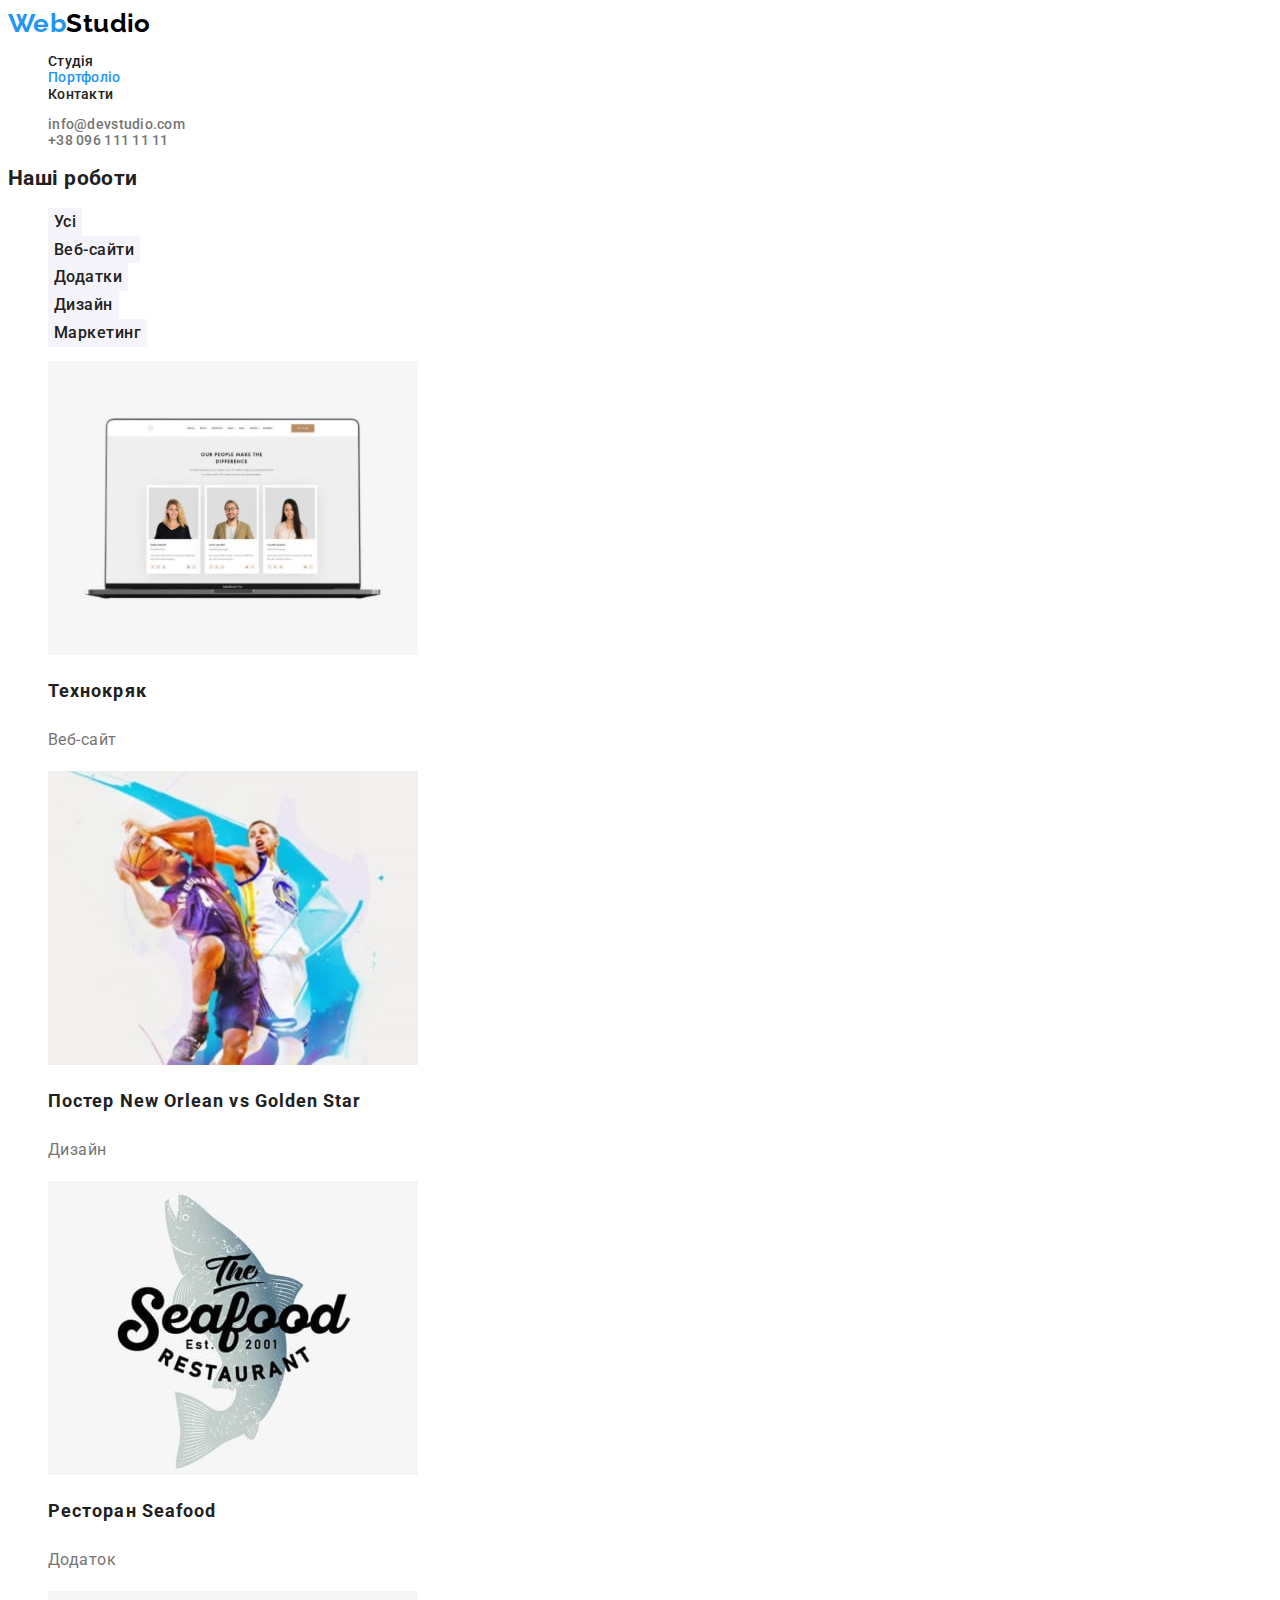
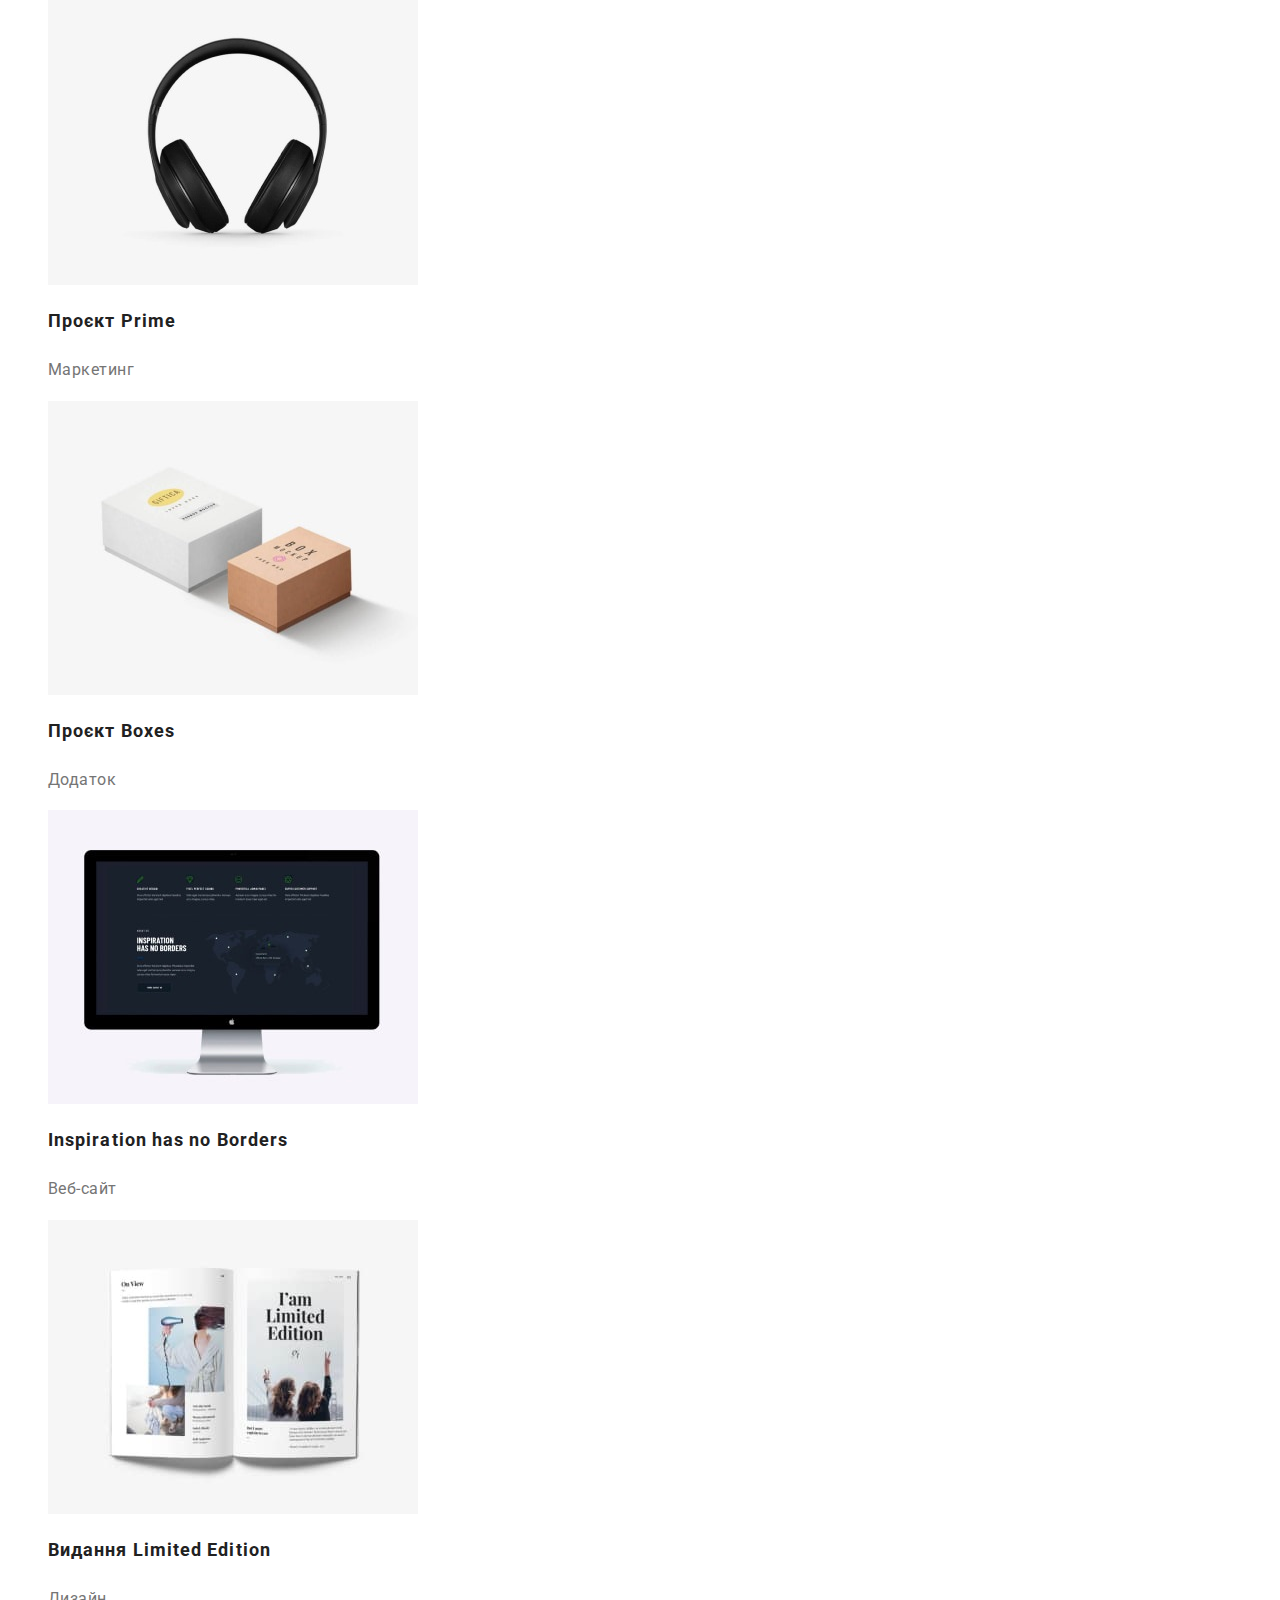
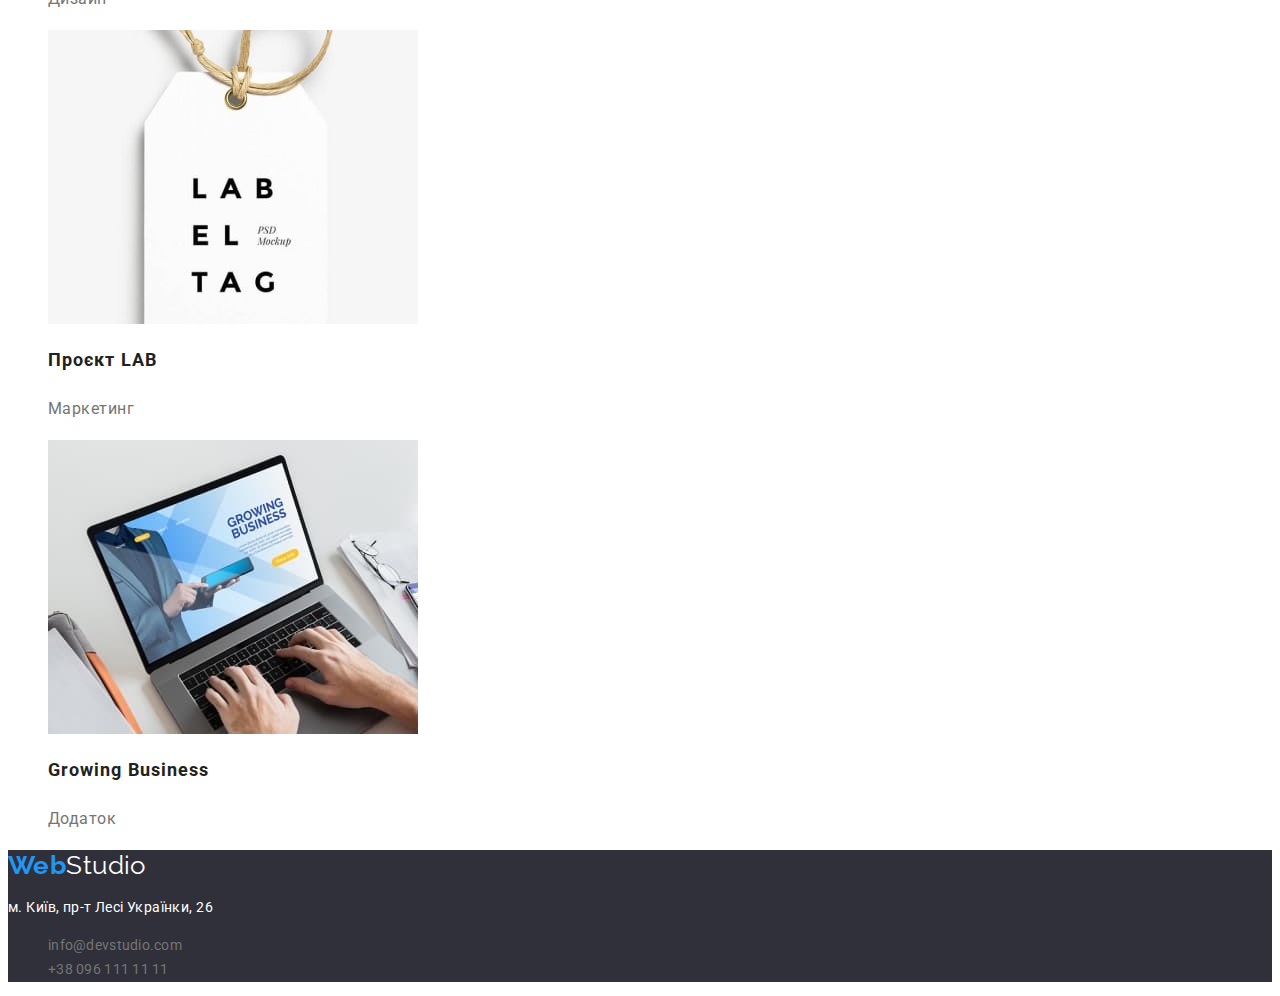
==== portfolio.html @ 45f8bb99 "2done" ====
<!DOCTYPE html>
<html lang="uk">
  <head>
    <meta charset="UTF-8" />
    <meta http-equiv="X-UA-Compatible" content="IE=edge" />
    <meta name="viewport" content="width=device-width, initial-scale=1.0" />
    <title>Document</title>
    <link
      href="https://fonts.googleapis.com/css2?family=Raleway:wght@700&family=Roboto:wght@400;500;700;900&display=swap"
      rel="stylesheet"
    />
    <link rel="stylesheet" href="./css/style.css" />
  </head>
  <body>
    <header>
      <!--Main navigation-->
      <nav>
        <a class="notpodcherk" href="./index.html"><span class="logo">Web</span><span class="logo-accent">Studio</span></a>
        <!--Links to other pages of the curent site-->
        <ul class="list">
          <li><a class="link" href="./index.html">Студія</a></li>
          <li><a class="link current" href="">Портфоліо</a></li>
          <li><a class="link" href="">Контакти</a></li>
        </ul>
      </nav>
      <ul class="list-сontact">
        <li>
          <a class="link" href="mailto:info@devstudio.com"
            >info@devstudio.com</a
          >
        </li>
        <li><a class="link" href="tel:+380961111111">+38 096 111 11 11</a></li>
      </ul>
    </header>
    <!--unique content of curent page-->
    <main>
      <section class="main-section">
        <h2>Наші роботи</h2>
        <ul class="filter">
          <li><button class="button secondary" type="button">Усі</button></li>
          <li>
            <button class="button secondary" type="button">Веб-сайти</button>
          </li>
          <li>
            <button class="button secondary" type="button">Додатки</button>
          </li>
          <li>
            <button class="button secondary" type="button">Дизайн</button>
          </li>
          <li>
            <button class="button secondary" type="button">Маркетинг</button>
          </li>
        </ul>
        <ul class="gallery">
          <li>
            <a
              ><img
                src="./images/img(7).jpg"
                alt="три портрети людей"
                width="370"
              />
              <h2 class="gallery-title">Технокряк</h2>
              <p class="gallery-text">Веб-сайт</p></a
            >
          </li>
          <li>
            <a
              ><img
                src="./images/img(8).jpg"
                alt="два баскетболісти в грі"
                width="370"
              />
              <h2 class="gallery-title">Постер New Orlean vs Golden Star</h2>
              <p class="gallery-text">Дизайн</p></a
            >
          </li>
          <li>
            <a
              ><img
                src="./images/img(9).jpg"
                alt="напис Сіафуд англійською"
                width="370"
              />
              <h2 class="gallery-title">Ресторан Seafood</h2>
              <p class="gallery-text">Додаток</p></a
            >
          </li>
          <li>
            <a
              ><img src="./images/img(10).jpg" alt="навушники" width="370" />
              <h2 class="gallery-title">Проєкт Prime</h2>
              <p class="gallery-text">Маркетинг</p></a
            >
          </li>
          <li>
            <a
              ><img
                src="./images/img(11).jpg"
                alt="біла та корричнева коробочки"
                width="370"
              />
              <h2 class="gallery-title">Проєкт Boxes</h2>
              <p class="gallery-text">Додаток</p></a
            >
          </li>
          <li>
            <a
              ><img
                src="./images/img(12).jpg"
                alt="чорний монітор"
                width="370"
              />
              <h2 class="gallery-title">Inspiration has no Borders</h2>
              <p class="gallery-text">Веб-сайт</p></a
            >
          </li>
          <li>
            <a
              ><img
                src="./images/img(13).jpg"
                alt="розгорнутий журнал"
                width="370"
              />
              <h2 class="gallery-title">Видання Limited Edition</h2>
              <p class="gallery-text">Дизайн</p></a
            >
          </li>
          <li>
            <a
              ><img src="./images/img(14).jpg" alt="бірка" width="370" />
              <h2 class="gallery-title">Проєкт LAB</h2>
              <p class="gallery-text">Маркетинг</p></a
            >
          </li>
          <li>
            <a
              ><img
                src="./images/img(15).jpg"
                alt="ноутбук розкритий"
                width="370"
              />
              <h2 class="gallery-title">Growing Business</h2>
              <p class="gallery-text">Додаток</p></a
            >
          </li>
        </ul>
      </section>
    </main>
    <footer class="cellar">
      <a class="notpodcherk" href="./index.html"
        ><span class="logo">Web</span><span class="accent">Studio</span></a
      >
      <address class="communication">
        <p>м. Київ, пр-т Лесі Українки, 26</p>
        <ul class="list-сontact">
          <li>
            <a class="link cellar" href="mailto:info@devstudio.com"
              >info@devstudio.com</a
            >
          </li>
          <li>
            <a class="link cellar" href="tel:+380961111111">+38 096 111 11 11</a>
          </li>
        </ul>
      </address>
    </footer>
  </body>
</html>
---- css/style.css ----
:root {
    --primary-text-color: #212121;
    --light-bacground-color: #F5F5F5;
    --dark-bacground-color: #2F303A;
    --secondary-text-color: #FFFFFF;
    --minor-text-color: #757575;
    --primary-button-color: #F5F4FA;
    --color-accent:#2196F3;
    --color-logo-accent: #000000;
}
body{
    background-color: var(--secondary-text-color);
    color: var(--primary-text-color);
    font-family: Roboto, Tahoma, Verdana, sans-serif;
    font-size: 14px;
    letter-spacing: 0.03em;
}
.list,
.filter,
.gallery,
.list-сontact {
    list-style: none;
}
.list .link.current {
    color: var(--color-accent);
}
.list .link {
    color: var(--primary-text-color);
    font-weight: 500;
    font-size: 14px;
    line-height: 1.17;
    letter-spacing: 0.02em;
    text-decoration: none;
}
.list .link:hover,
.list .link:focus {
    color: var(--color-accent);
}
.list-сontact .link{
color: var(--minor-text-color);
font-size: 14px;
 line-height: 1.17;
letter-spacing: 0.02em;
font-weight: 500;
text-decoration: none;
}
.list-сontact .link:hover,
.list-сontact .link:focus { 
    color: var(--color-accent);
}
/* logo*/
.logo,
.logo-accent {
    font-family: Raleway, sans-serif;
    font-size: 26px;
    line-height: 1.19;
}
.notpodcherk {
    text-decoration: none;
}
.logo {
        color: var(--color-accent);
        font-weight: 700;
    }
.logo-accent{
    color: var(--color-logo-accent);
    font-weight: 700;
}
.slogan {
     background-color: var(--dark-bacground-color);   
     color: var(--minor-text-color);
 }
 .slogan-text {
    color: var(--secondary-text-color);
    font-weight: 900;
    font-size: 44px;
    line-height:1.36;
    letter-spacing: 0.06em;
    text-align: center;
    text-transform: uppercase;
 }
 .button.primary {
    background-color: var(--color-accent);
        color: var(--secondary-text-color);
        cursor: pointer;
        font-family: inherit;
        font-size: 16px;
        line-height:1.87;
        letter-spacing: 0.06em;
        text-align: center;
        font-weight: 700;
     }
 .button.secondary {
background-color: var(--primary-button-color);
color: var(--primary-text-color);
cursor: pointer;
border: none;
font-family: inherit;
font-size: 16px;
font-weight: 500;
letter-spacing: 0.03em;
line-height: 1.62;
text-align: center;
 }
  .button.secondary:hover,
 .button.secondary:focus {
    background-color: var(--color-accent);
    color:var(--secondary-text-color);
 }
 .central-block {
    background-color: var(--light-bacground-color);
 }
 .section .title {
    font-size: 36px;
    line-height:1.17;
     letter-spacing: 0.03em;
    text-align: center;
 }
 .section-text,
 .gallery-text {
    color: var(--minor-text-color);
 }
 .gallery-title {
    font-size: 18px;
    font-weight: 700;
    line-height:2.0;
     letter-spacing: 0.06em;
 }
 .gallery-text {
    font-size: 16px;
    font-weight: 400;
    line-height:1.87;
     letter-spacing: 0.03em;
 }
 .section .heading {
    font-size: 14px;
    font-weight: 700;
    line-height: 1.17;
     letter-spacing: 0.03em;
 }
 .heading.team {
    font-size: 16px;
    font-weight: 500;
    line-height: 1.17;
     letter-spacing: 0.03em;
 }
 .section-text {
    font-size: 14px;
    line-height: 1.71;
     letter-spacing: 0.03em;
 }
 .section-text.team {
    font-size: 16px;
    line-height: 1.17;
 }
  .cellar {
    background-color: var(--dark-bacground-color);
    color: var(--secondary-text-color);
    font-size: 14px;
    line-height: 1.71;
     letter-spacing: 0.03em;
     font-weight: 400;
}
.cellar .link {
        color: rgba(117, 117, 117, 1);;
    text-align: left;
    font-weight: 400;
}
.cellar .accent{
    color: #FFFFFF;
    font-family: Raleway, sans-serif;
    font-size: 26px;
    line-height: 1.19;
}
.communication {
    font-style: normal;
}
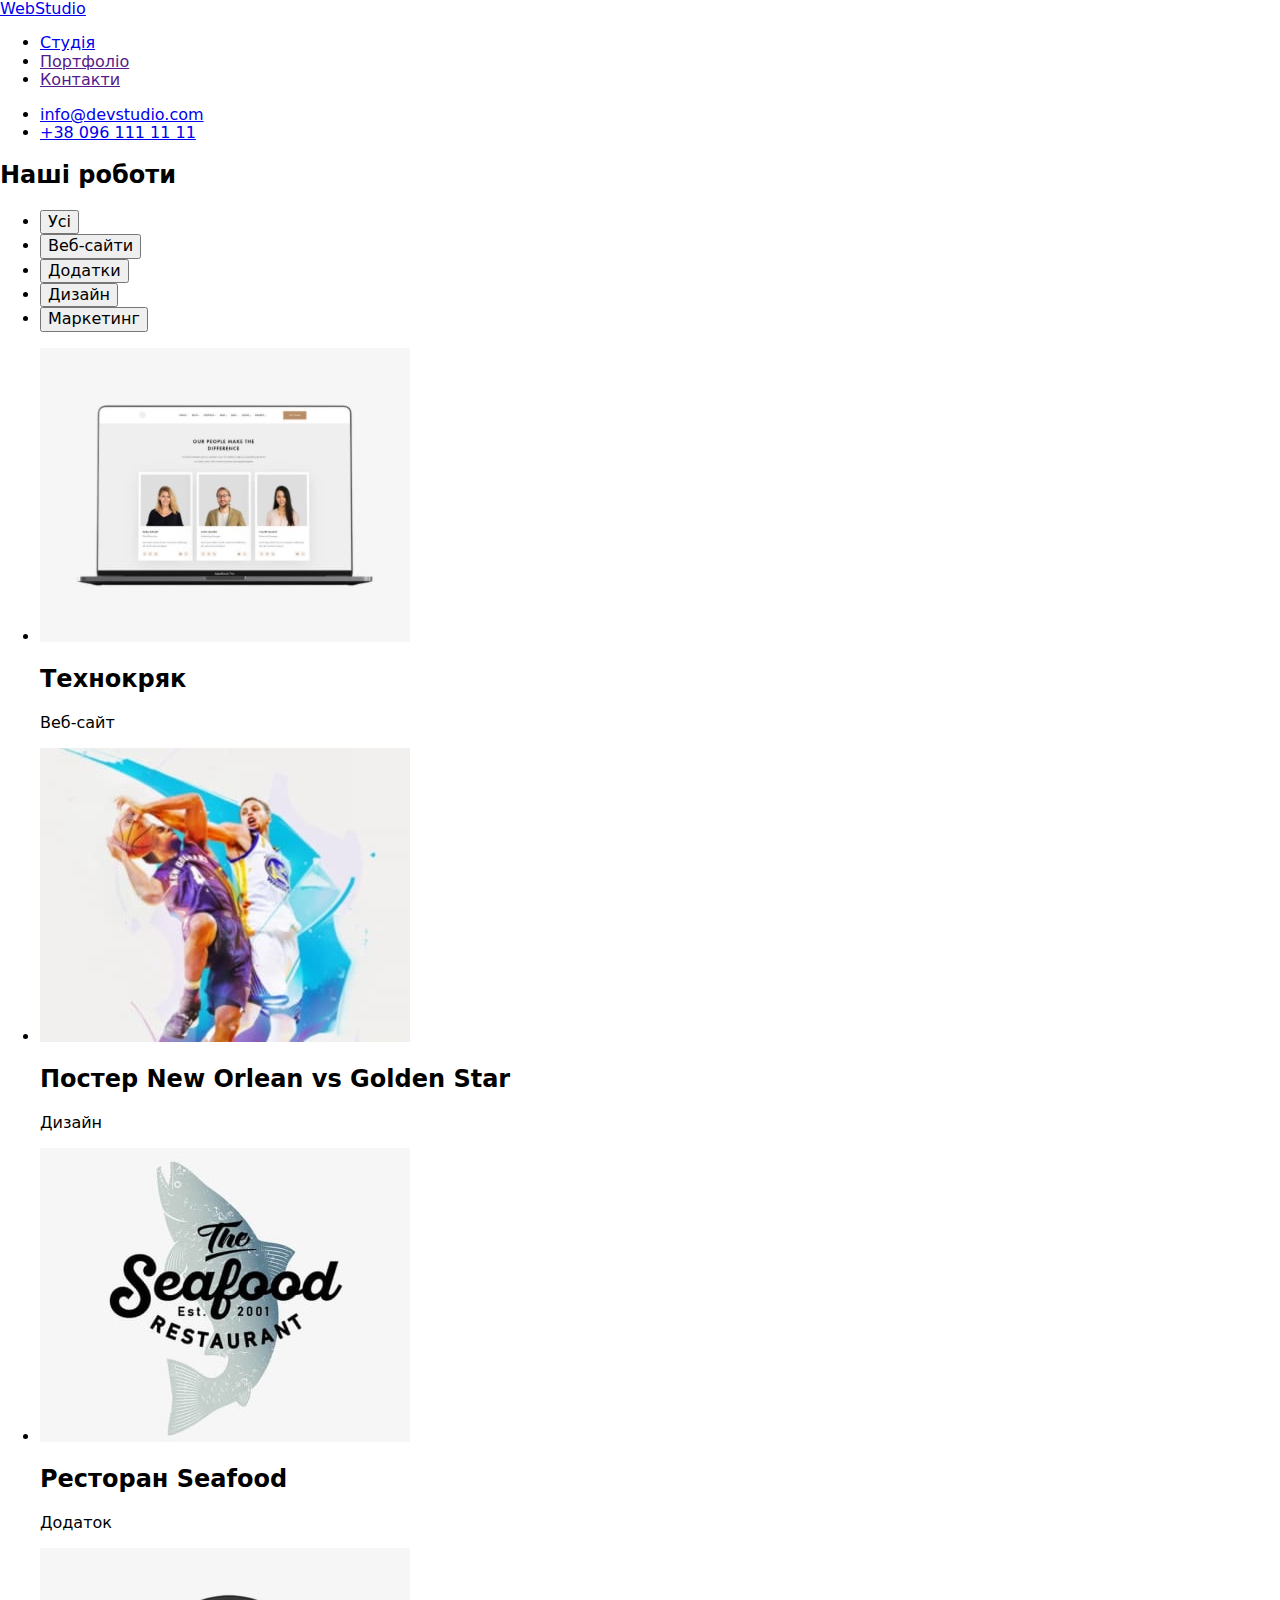
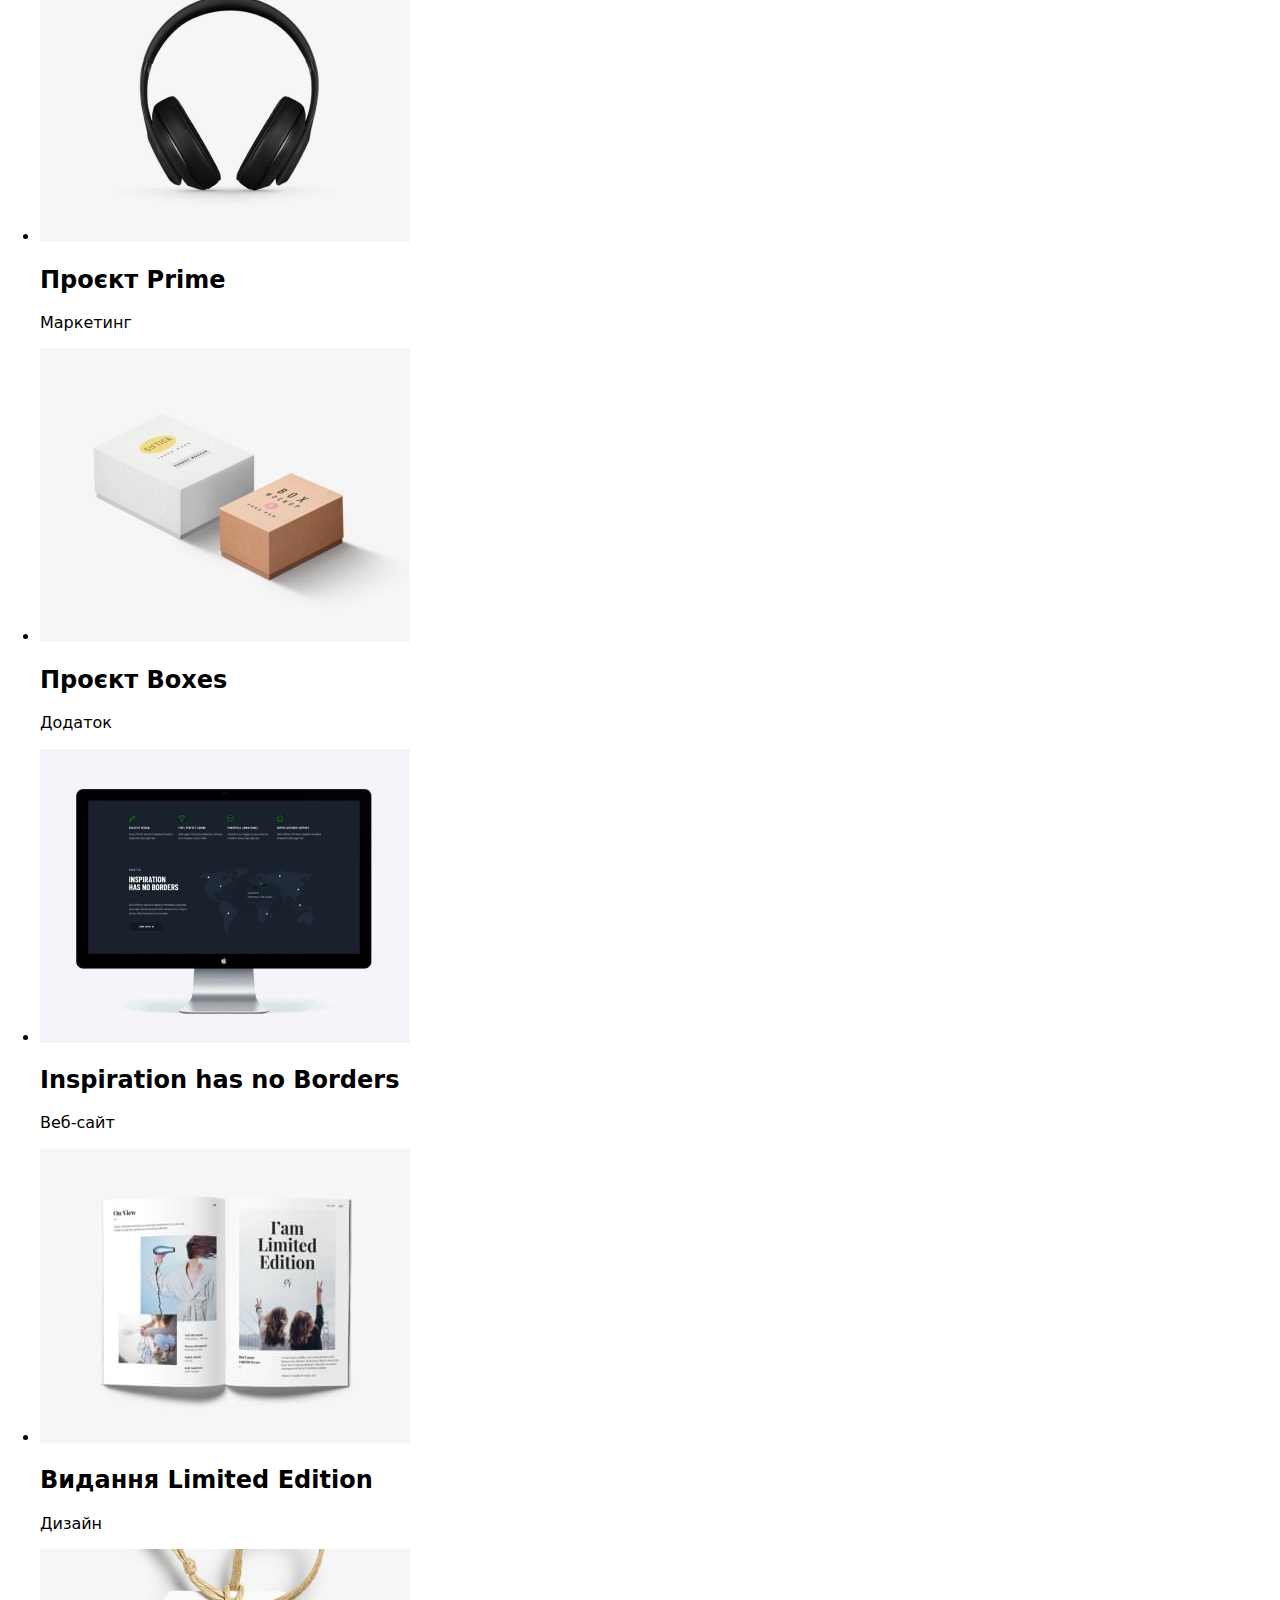
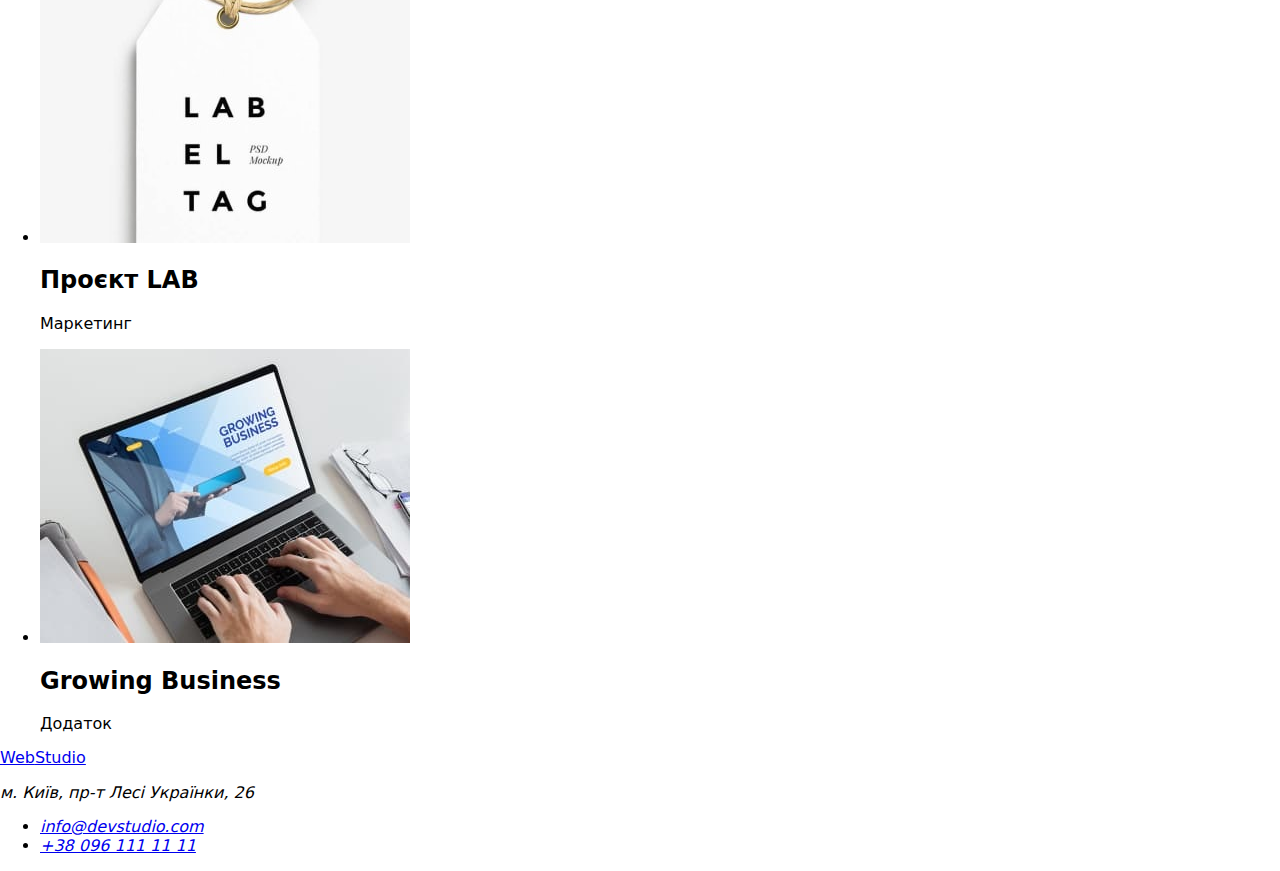
==== commit 7c9f0bea: "little" ====
--- a/portfolio.html
+++ b/portfolio.html
@@ -9,13 +9,19 @@
       href="https://fonts.googleapis.com/css2?family=Raleway:wght@700&family=Roboto:wght@400;500;700;900&display=swap"
       rel="stylesheet"
     />
+    <link
+    rel="stylesheet"
+    href="https://cdnjs.cloudflare.com/ajax/libs/modern-normalize/1.0.0/modern-normalize.min.css"
     <link rel="stylesheet" href="./css/style.css" />
   </head>
   <body>
     <header>
       <!--Main navigation-->
       <nav>
-        <a class="notpodcherk" href="./index.html"><span class="logo">Web</span><span class="logo-accent">Studio</span></a>
+        <a class="notpodcherk" href="./index.html"
+          ><span class="logo">Web</span
+          ><span class="logo-accent">Studio</span></a
+        >
         <!--Links to other pages of the curent site-->
         <ul class="list">
           <li><a class="link" href="./index.html">Студія</a></li>
@@ -159,10 +165,12 @@
             >
           </li>
           <li>
-            <a class="link cellar" href="tel:+380961111111">+38 096 111 11 11</a>
+            <a class="link cellar" href="tel:+380961111111"
+              >+38 096 111 11 11</a
+            >
           </li>
         </ul>
       </address>
     </footer>
   </body>
-</html>+</html>
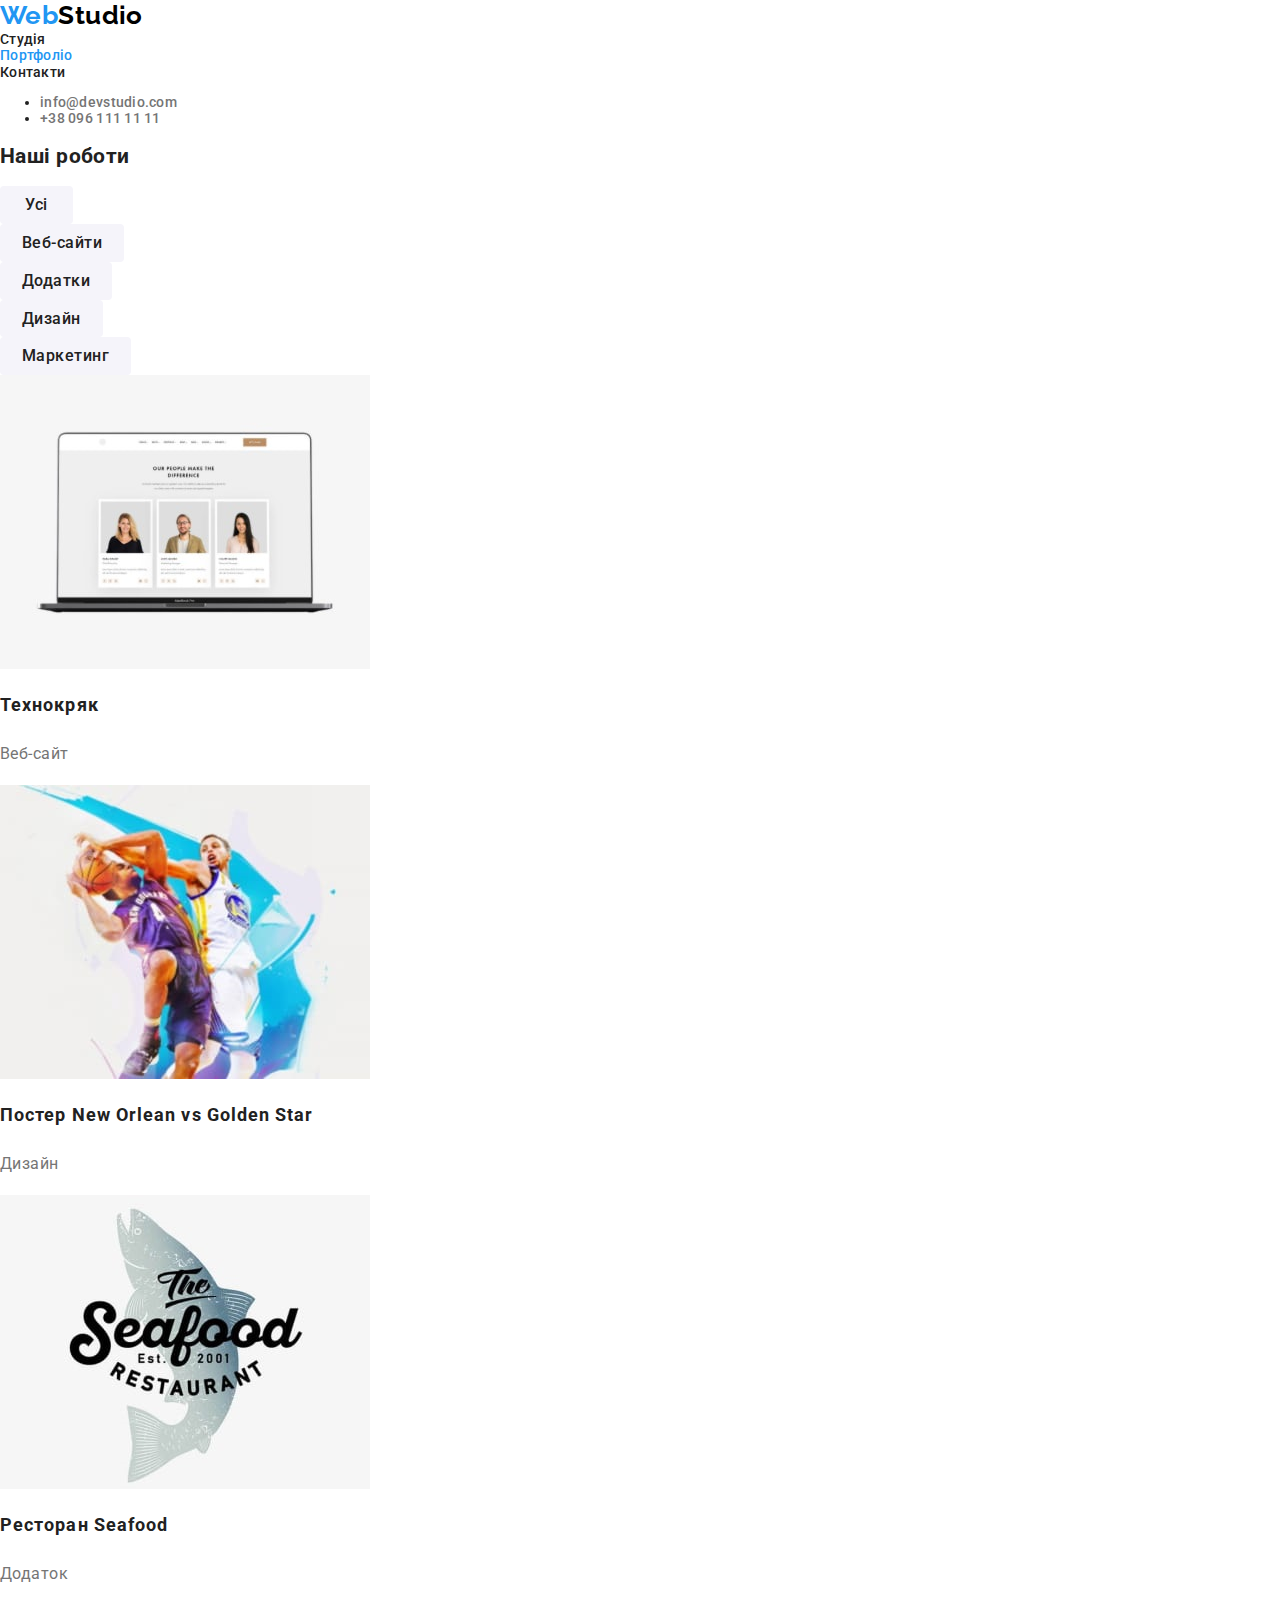
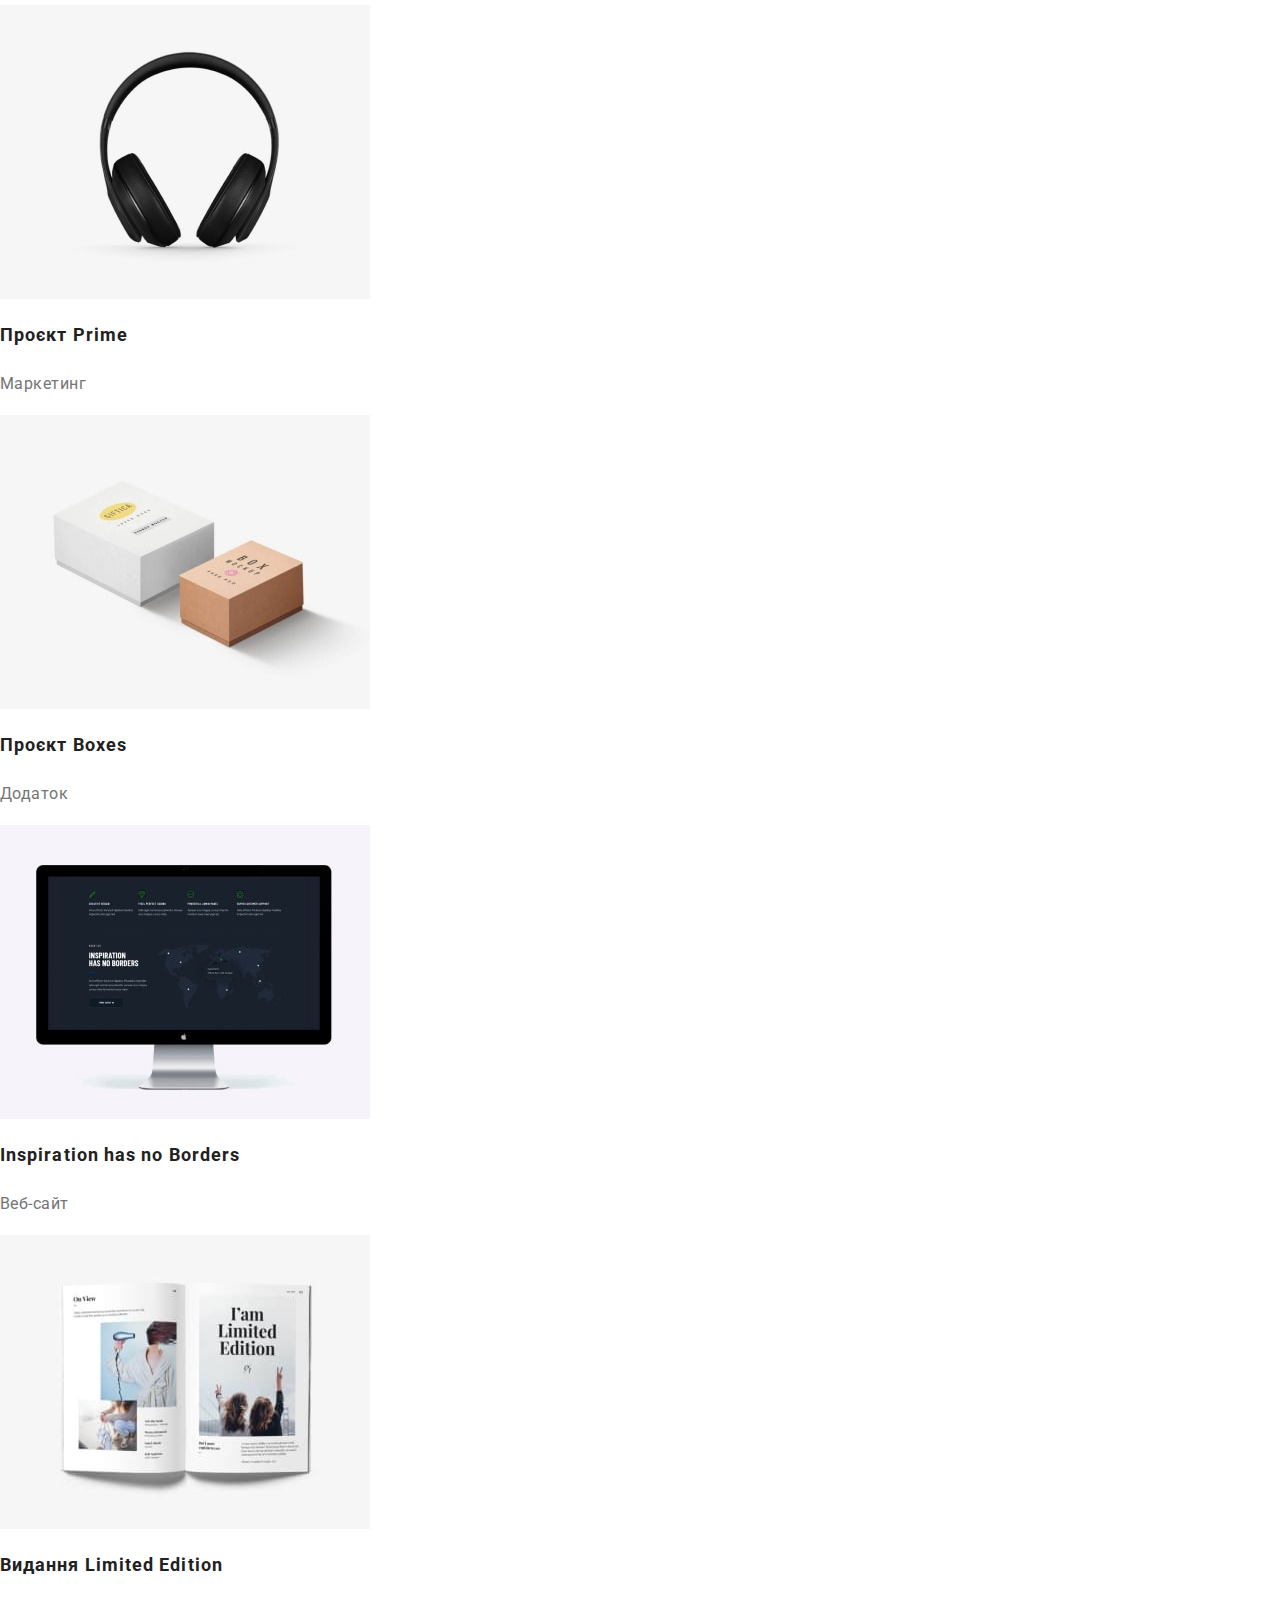
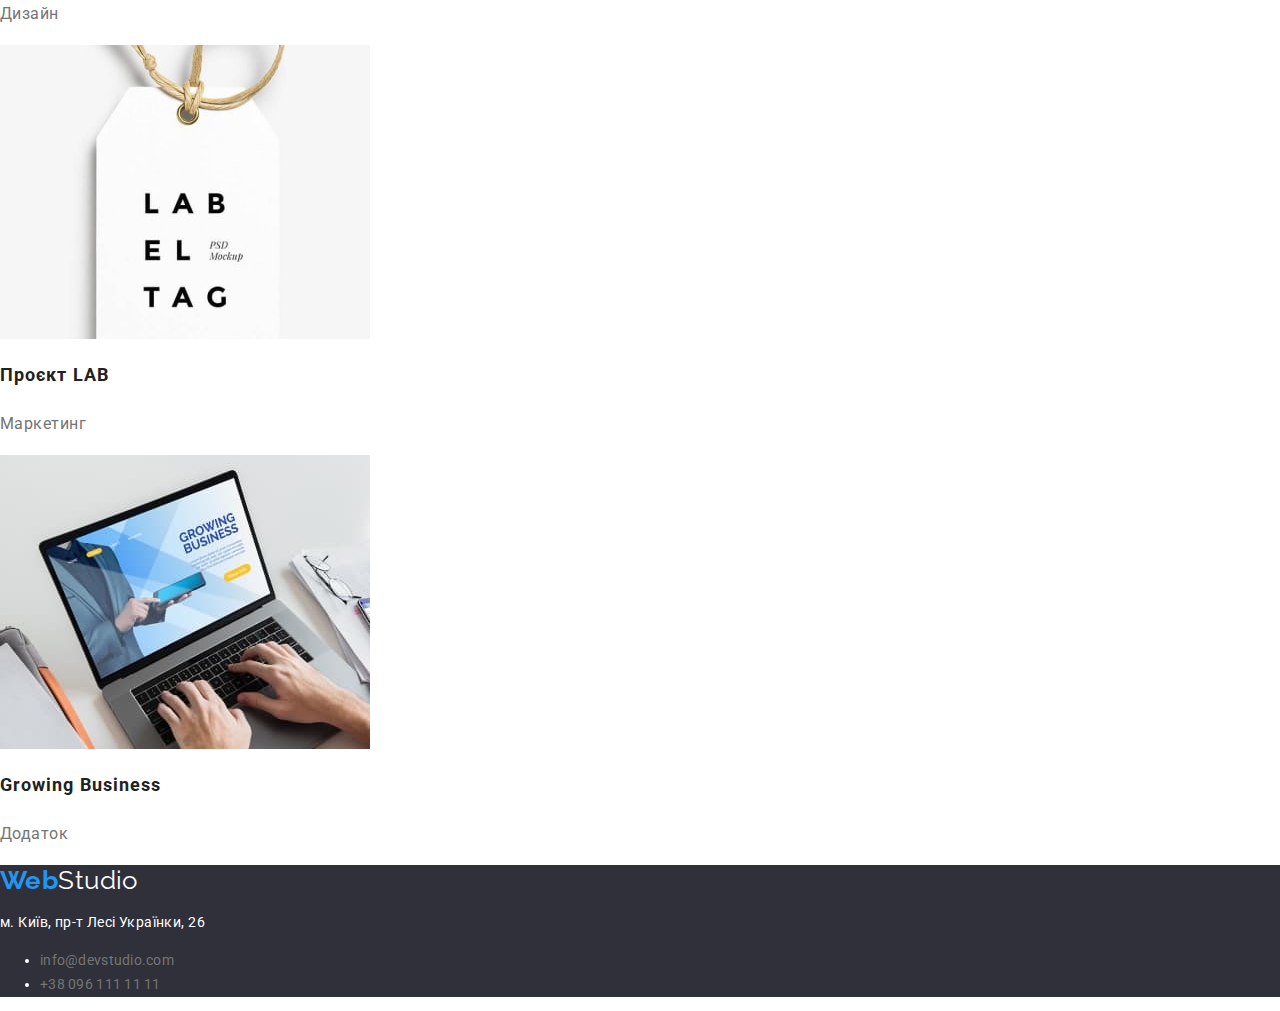
==== commit c681415f: "evening monday" ====
--- a/portfolio.html
+++ b/portfolio.html
@@ -11,7 +11,7 @@
     />
     <link
     rel="stylesheet"
-    href="https://cdnjs.cloudflare.com/ajax/libs/modern-normalize/1.0.0/modern-normalize.min.css"
+    href="https://cdnjs.cloudflare.com/ajax/libs/modern-normalize/1.0.0/modern-normalize.min.css">
     <link rel="stylesheet" href="./css/style.css" />
   </head>
   <body>
@@ -43,18 +43,18 @@
       <section class="main-section">
         <h2>Наші роботи</h2>
         <ul class="filter">
-          <li><button class="button secondary" type="button">Усі</button></li>
+          <li><button class="button-secondary all" type="button">Усі</button></li>
           <li>
-            <button class="button secondary" type="button">Веб-сайти</button>
+            <button class="button-secondary" type="button">Веб-сайти</button>
           </li>
           <li>
-            <button class="button secondary" type="button">Додатки</button>
+            <button class="button-secondary" type="button">Додатки</button>
           </li>
           <li>
-            <button class="button secondary" type="button">Дизайн</button>
+            <button class="button-secondary" type="button">Дизайн</button>
           </li>
           <li>
-            <button class="button secondary" type="button">Маркетинг</button>
+            <button class="button-secondary" type="button">Маркетинг</button>
           </li>
         </ul>
         <ul class="gallery">
--- a/css/style.css
+++ b/css/style.css
@@ -14,12 +14,21 @@
     font-family: Roboto, Tahoma, Verdana, sans-serif;
     font-size: 14px;
     letter-spacing: 0.03em;
+    margin: 0 auto;
+}
+.container {
+    width: 1200px;
+    padding-left: 15px;
+    padding-right: 15px;
 }
 .list,
 .filter,
 .gallery,
-.list-сontact {
+.section-list,
+.list-сontact .link {
     list-style: none;
+    padding: 0;
+    margin: 0;
 }
 .list .link.current {
     color: var(--color-accent);
@@ -71,6 +80,8 @@
      color: var(--minor-text-color);
  }
  .slogan-text {
+    margin-top: 0;
+    margin-bottom: 30px;
     color: var(--secondary-text-color);
     font-weight: 900;
     font-size: 44px;
@@ -89,8 +100,14 @@
         letter-spacing: 0.06em;
         text-align: center;
         font-weight: 700;
+        border-radius: 4px;
+        padding: 10px 32px;
+        display: inline-block;
+        min-width: 216px;
+        text-align: center;
+        box-shadow: 0px 4px 4px rgba(0, 0, 0, 0.15);
      }
- .button.secondary {
+ .button-secondary {
 background-color: var(--primary-button-color);
 color: var(--primary-text-color);
 cursor: pointer;
@@ -101,16 +118,29 @@
 letter-spacing: 0.03em;
 line-height: 1.62;
 text-align: center;
- }
-  .button.secondary:hover,
- .button.secondary:focus {
+border-radius: 4px;
+padding: 6px 22px;
+display: inline-block;
+min-width: 73px;
+text-align: center;
+ }
+ .button-secondary.all {
+    padding: 6px 25px;
+ }
+  .button-secondary:hover,
+ .button-secondary:focus {
     background-color: var(--color-accent);
     color:var(--secondary-text-color);
+    box-shadow: 0px 3px 1px rgba(0, 0, 0, 0.1), 0px 1px 2px rgba(0, 0, 0, 0.08), 0px 2px 2px rgba(0, 0, 0, 0.12);
  }
  .central-block {
-    background-color: var(--light-bacground-color);
+    background-color: var(--dark-bacground-color);
+    width: 1400px;
+    text-align: center;
  }
  .section .title {
+    margin-top: 0px;
+    margin-bottom: 50px;
     font-size: 36px;
     line-height:1.17;
      letter-spacing: 0.03em;
@@ -174,5 +204,4 @@
 }
 .communication {
     font-style: normal;
-}
-
+}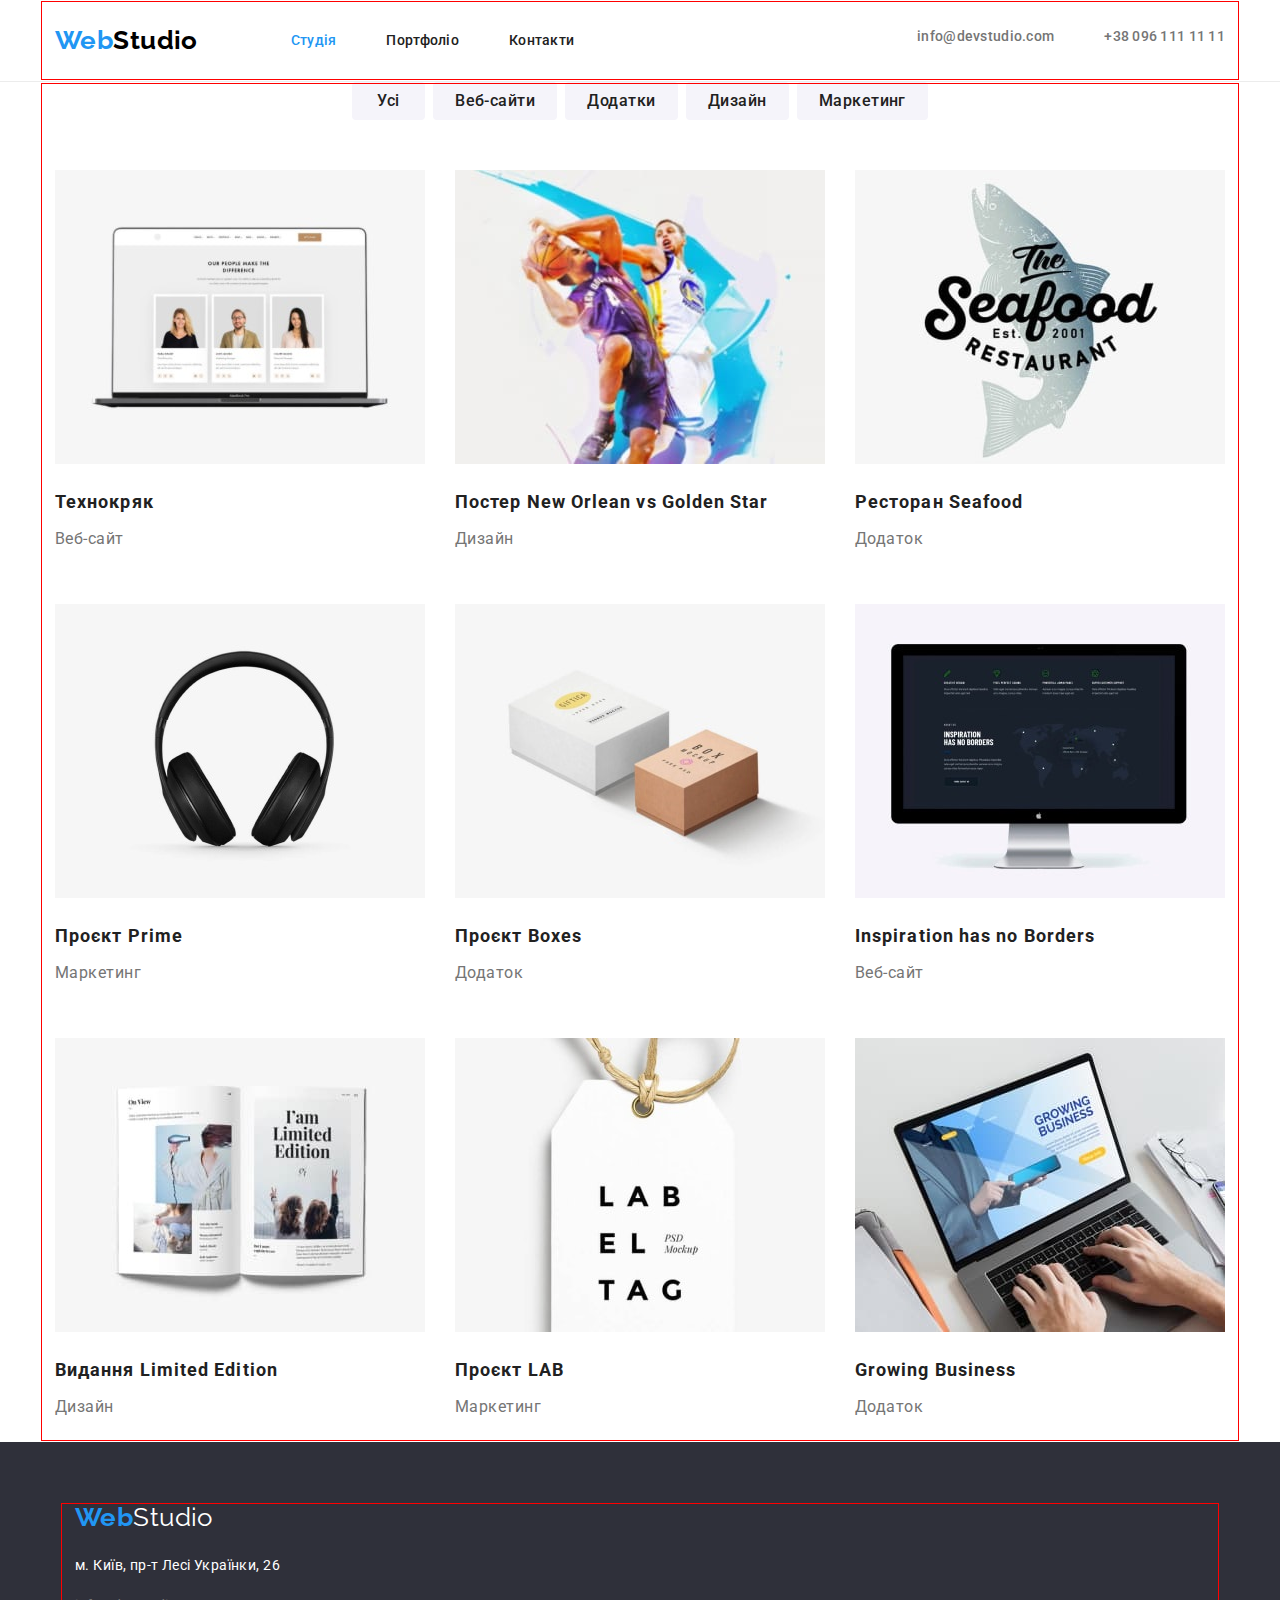
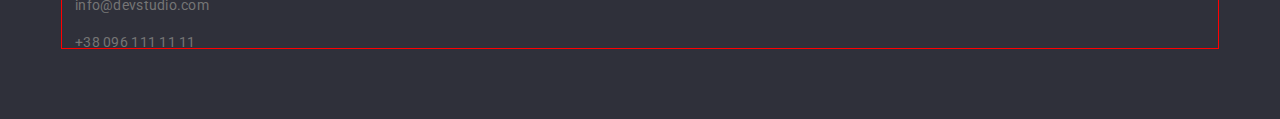
==== commit ab8747fc: "all done" ====
--- a/portfolio.html
+++ b/portfolio.html
@@ -15,34 +15,30 @@
     <link rel="stylesheet" href="./css/style.css" />
   </head>
   <body>
-    <header>
+    <header class="header">
       <!--Main navigation-->
-      <nav>
-        <a class="notpodcherk" href="./index.html"
-          ><span class="logo">Web</span
-          ><span class="logo-accent">Studio</span></a
-        >
+      <div class="container container-header">
+      <nav class="container-nav">
+        <a class="notpodcherk " href="./index.html"><span class="logo">Web</span><span class="logo-accent">Studio</span></a>
         <!--Links to other pages of the curent site-->
-        <ul class="list">
-          <li><a class="link" href="./index.html">Студія</a></li>
-          <li><a class="link current" href="">Портфоліо</a></li>
-          <li><a class="link" href="">Контакти</a></li>
-        </ul>
-      </nav>
-      <ul class="list-сontact">
-        <li>
-          <a class="link" href="mailto:info@devstudio.com"
-            >info@devstudio.com</a
-          >
-        </li>
+        <ul class="list nav">
+          <li><a class="link current nav" href="">Студія</a></li>
+          <li><a class="link nav" href="./portfolio.html">Портфоліо</a></li>
+          <li><a class="link nav" href="">Контакти</a></li>
+      </ul>
+        </nav>
+      <ul class="list-сontact nav">
+        <li><a class="link" href="mailto:info@devstudio.com">info@devstudio.com</a></li>
         <li><a class="link" href="tel:+380961111111">+38 096 111 11 11</a></li>
       </ul>
+    </div>
     </header>
     <!--unique content of curent page-->
     <main>
       <section class="main-section">
-        <h2>Наші роботи</h2>
-        <ul class="filter">
+        <div class="container">
+        <h2 class="title hidden">Наші роботи</h2>
+        <ul class="filter container-button"">
           <li><button class="button-secondary all" type="button">Усі</button></li>
           <li>
             <button class="button-secondary" type="button">Веб-сайти</button>
@@ -56,6 +52,7 @@
           <li>
             <button class="button-secondary" type="button">Маркетинг</button>
           </li>
+        
         </ul>
         <ul class="gallery">
           <li>
@@ -149,28 +146,25 @@
               <p class="gallery-text">Додаток</p></a
             >
           </li>
+        </div>
         </ul>
       </section>
     </main>
     <footer class="cellar">
-      <a class="notpodcherk" href="./index.html"
-        ><span class="logo">Web</span><span class="accent">Studio</span></a
-      >
-      <address class="communication">
-        <p>м. Київ, пр-т Лесі Українки, 26</p>
+      <div class="container container-brand">
+      <a class="notpodcherk" href="./index.html"><span class="logo">Web</span><span class="accent">Studio</span></a>
+        <address class="communication">
+        <p class="location">м. Київ, пр-т Лесі Українки, 26</p>
         <ul class="list-сontact">
+            <li class="link-contact">
+            <a class="link cellar mail" href="mailto:info@devstudio.com">info@devstudio.com</a>
+         </li>
           <li>
-            <a class="link cellar" href="mailto:info@devstudio.com"
-              >info@devstudio.com</a
-            >
-          </li>
-          <li>
-            <a class="link cellar" href="tel:+380961111111"
-              >+38 096 111 11 11</a
-            >
+            <a class="link cellar" href="tel:+380961111111">+38 096 111 11 11</a>
           </li>
         </ul>
       </address>
+      </div>
     </footer>
   </body>
 </html>
--- a/css/style.css
+++ b/css/style.css
@@ -1,207 +1,353 @@
 :root {
-    --primary-text-color: #212121;
-    --light-bacground-color: #F5F5F5;
-    --dark-bacground-color: #2F303A;
-    --secondary-text-color: #FFFFFF;
-    --minor-text-color: #757575;
-    --primary-button-color: #F5F4FA;
-    --color-accent:#2196F3;
-    --color-logo-accent: #000000;
-}
-body{
-    background-color: var(--secondary-text-color);
-    color: var(--primary-text-color);
-    font-family: Roboto, Tahoma, Verdana, sans-serif;
-    font-size: 14px;
-    letter-spacing: 0.03em;
-    margin: 0 auto;
-}
+  --primary-text-color: #212121;
+  --light-bacground-color: #f5f5f5;
+  --dark-bacground-color: #2f303a;
+  --secondary-text-color: #ffffff;
+  --minor-text-color: #757575;
+  --primary-button-color: #f5f4fa;
+  --color-accent: #2196f3;
+  --color-logo-accent: #000000;
+}
+body {
+  background-color: var(--secondary-text-color);
+  color: var(--primary-text-color);
+  font-family: Roboto, Tahoma, Verdana, sans-serif;
+  font-size: 14px;
+  letter-spacing: 0.03em;
+  margin: 0 auto;
+}
+p,
+h1,
+h2,
+h3,
+h4,
+h5,
+h6 {
+    margin: 0px;
+}
+ul {
+    margin: 0;
+    padding-left: 0;
+    list-style: none;
+}
+img { 
+    display: block;
+}
+.visually-hidden {
+    position: absolute;
+    width: 1px;
+    height: 1px;
+    margin: -1px;
+    border: 0;
+    padding: 0;
+    white-space: nowrap;
+    clip-path: inset(100%);
+    clip: rect(0 0 0 0);
+    overflow: hidden;
+  }
 .container {
-    width: 1200px;
-    padding-left: 15px;
-    padding-right: 15px;
-}
+  max-width: 1200px;
+  width: 100%;
+  padding-left: 15px;
+  padding-right: 15px;
+  margin: 0 auto;
+  outline: 1px solid red;
+  outline-offset: -2px;
+}
+.container-header {
+  display: flex;
+  align-items: center;
+}
+.container-nav {
+display: flex;
+align-items: center;
+}
+.header {
+  border-bottom: 1px solid #ECECEC;
+}
+.list.nav,
+.list-сontact.nav {
+  display: flex;
+}
+
 .list,
 .filter,
 .gallery,
 .section-list,
 .list-сontact .link {
-    list-style: none;
-    padding: 0;
-    margin: 0;
+  list-style: none;
+  padding: 0;
+  margin: 0;
+}
+.list.nav {
+  display: flex;
+align-items: center;
+gap: 50px;
+}
+.list-сontact.nav {
+  display: flex;
+  gap: 50px;
+  margin-left: auto;
 }
 .list .link.current {
-    color: var(--color-accent);
+  color: var(--color-accent);
 }
 .list .link {
-    color: var(--primary-text-color);
-    font-weight: 500;
-    font-size: 14px;
-    line-height: 1.17;
-    letter-spacing: 0.02em;
-    text-decoration: none;
+  color: var(--primary-text-color);
+  font-weight: 500;
+  font-size: 14px;
+  line-height: 1.17;
+  letter-spacing: 0.02em;
+  text-decoration: none;
 }
 .list .link:hover,
 .list .link:focus {
-    color: var(--color-accent);
-}
-.list-сontact .link{
-color: var(--minor-text-color);
-font-size: 14px;
- line-height: 1.17;
-letter-spacing: 0.02em;
-font-weight: 500;
-text-decoration: none;
+  color: var(--color-accent);
+}
+.list-сontact .link {
+  color: var(--minor-text-color);
+  font-size: 14px;
+  line-height: 1.17;
+  letter-spacing: 0.02em;
+  font-weight: 500;
+  text-decoration: none;
 }
 .list-сontact .link:hover,
-.list-сontact .link:focus { 
-    color: var(--color-accent);
+.list-сontact .link:focus {
+  color: var(--color-accent);
 }
 /* logo*/
 .logo,
 .logo-accent {
-    font-family: Raleway, sans-serif;
-    font-size: 26px;
-    line-height: 1.19;
+  font-family: Raleway, sans-serif;
+  font-size: 26px;
+  line-height: 1.19;
 }
 .notpodcherk {
-    text-decoration: none;
+  text-decoration: none;
+  display: block;
+}
+.container-nav>.notpodcherk {
+  margin-right: 93px;
+  padding-top: 25px;
+  padding-bottom: 25px;
 }
 .logo {
-        color: var(--color-accent);
-        font-weight: 700;
-    }
-.logo-accent{
-    color: var(--color-logo-accent);
-    font-weight: 700;
+  color: var(--color-accent);
+  font-weight: 700;
+}
+.logo-accent {
+  color: var(--color-logo-accent);
+  font-weight: 700;
 }
 .slogan {
-     background-color: var(--dark-bacground-color);   
-     color: var(--minor-text-color);
- }
- .slogan-text {
-    margin-top: 0;
-    margin-bottom: 30px;
-    color: var(--secondary-text-color);
-    font-weight: 900;
-    font-size: 44px;
-    line-height:1.36;
-    letter-spacing: 0.06em;
-    text-align: center;
-    text-transform: uppercase;
- }
- .button.primary {
-    background-color: var(--color-accent);
-        color: var(--secondary-text-color);
-        cursor: pointer;
-        font-family: inherit;
-        font-size: 16px;
-        line-height:1.87;
-        letter-spacing: 0.06em;
-        text-align: center;
-        font-weight: 700;
-        border-radius: 4px;
-        padding: 10px 32px;
-        display: inline-block;
-        min-width: 216px;
-        text-align: center;
-        box-shadow: 0px 4px 4px rgba(0, 0, 0, 0.15);
-     }
- .button-secondary {
-background-color: var(--primary-button-color);
-color: var(--primary-text-color);
-cursor: pointer;
-border: none;
-font-family: inherit;
-font-size: 16px;
-font-weight: 500;
-letter-spacing: 0.03em;
-line-height: 1.62;
-text-align: center;
-border-radius: 4px;
-padding: 6px 22px;
-display: inline-block;
-min-width: 73px;
-text-align: center;
- }
- .button-secondary.all {
-    padding: 6px 25px;
- }
-  .button-secondary:hover,
- .button-secondary:focus {
-    background-color: var(--color-accent);
-    color:var(--secondary-text-color);
-    box-shadow: 0px 3px 1px rgba(0, 0, 0, 0.1), 0px 1px 2px rgba(0, 0, 0, 0.08), 0px 2px 2px rgba(0, 0, 0, 0.12);
- }
- .central-block {
-    background-color: var(--dark-bacground-color);
-    width: 1400px;
-    text-align: center;
- }
- .section .title {
-    margin-top: 0px;
-    margin-bottom: 50px;
-    font-size: 36px;
-    line-height:1.17;
-     letter-spacing: 0.03em;
-    text-align: center;
- }
- .section-text,
- .gallery-text {
-    color: var(--minor-text-color);
- }
- .gallery-title {
-    font-size: 18px;
-    font-weight: 700;
-    line-height:2.0;
-     letter-spacing: 0.06em;
- }
- .gallery-text {
-    font-size: 16px;
-    font-weight: 400;
-    line-height:1.87;
-     letter-spacing: 0.03em;
- }
- .section .heading {
-    font-size: 14px;
-    font-weight: 700;
-    line-height: 1.17;
-     letter-spacing: 0.03em;
- }
- .heading.team {
-    font-size: 16px;
-    font-weight: 500;
-    line-height: 1.17;
-     letter-spacing: 0.03em;
- }
- .section-text {
-    font-size: 14px;
-    line-height: 1.71;
-     letter-spacing: 0.03em;
- }
- .section-text.team {
-    font-size: 16px;
-    line-height: 1.17;
- }
-  .cellar {
-    background-color: var(--dark-bacground-color);
-    color: var(--secondary-text-color);
-    font-size: 14px;
-    line-height: 1.71;
-     letter-spacing: 0.03em;
-     font-weight: 400;
+  background-color: var(--dark-bacground-color);
+  color: var(--minor-text-color);
+  display: flex;
+  padding-top: 200px;
+  padding-bottom: 200px;
+}
+.slogan-text {
+  margin-top: 0;
+  margin-bottom: 0px;
+  color: var(--secondary-text-color);
+  font-weight: 900;
+  font-size: 44px;
+  line-height: 1.36;
+  letter-spacing: 0.06em;
+  text-align: center;
+  text-transform: uppercase;
+}
+.section {
+  padding-bottom: 94px;
+  padding-top: 94px;
+}
+.container-advantages {
+  display: flex;
+  align-items: flex-start;
+}
+.section-list {
+  display: flex;
+  align-items: center;
+}
+.container-work{
+  display: flex;
+  align-items: center;
+  gap: 30px;
+}
+.title {
+  margin-bottom: 50px;
+}
+.container-team {
+  display: flex;
+  align-items: center;
+gap: 30px;
+}
+/* --------------portfolio-------------- */
+.container-button {
+  display: flex;
+  align-items: center;
+  justify-content: center;
+  gap: 8px;
+  padding-bottom: 16px;
+  margin-bottom: 34px;
+}
+.gallery {
+  display: flex;
+  align-items: center;
+  flex-wrap: wrap;
+  gap: 30px;
+}
+.gallery-title {
+  margin-bottom: 4px;
+  margin-top: 20px;
+}
+.gallery-text {
+  margin-bottom: 20px;
+}
+.button.primary {
+  background-color: var(--color-accent);
+  color: var(--secondary-text-color);
+  cursor: pointer;
+  font-family: inherit;
+  font-size: 16px;
+  line-height: 1.87;
+  letter-spacing: 0.06em;
+  text-align: center;
+  font-weight: 700;
+  border-radius: 4px;
+  padding: 10px 32px;
+  display: block;
+  min-width: 216px;
+  text-align: center;
+  box-shadow: 0px 4px 4px rgba(0, 0, 0, 0.15);
+  margin: 30px auto 0;
+}
+.button-secondary {
+  background-color: var(--primary-button-color);
+  color: var(--primary-text-color);
+  cursor: pointer;
+  border: none;
+  font-family: inherit;
+  font-size: 16px;
+  font-weight: 500;
+  letter-spacing: 0.03em;
+  line-height: 1.62;
+  text-align: center;
+  border-radius: 4px;
+  padding: 6px 22px;
+  display: inline-block;
+  min-width: 73px;
+  text-align: center;
+}
+.button-secondary.all {
+  padding: 6px 25px;
+}
+.button-secondary:hover,
+.button-secondary:focus {
+  background-color: var(--color-accent);
+  color: var(--secondary-text-color);
+  box-shadow: 0px 3px 1px rgba(0, 0, 0, 0.1), 0px 1px 2px rgba(0, 0, 0, 0.08),
+    0px 2px 2px rgba(0, 0, 0, 0.12);
+}
+.central-block {
+  background-color: var(--dark-bacground-color);
+  width: 1400px;
+  text-align: center;
+}
+.section .title {
+  margin-top: 0px;
+  margin-bottom: 50px;
+  font-size: 36px;
+  line-height: 1.17;
+  letter-spacing: 0.03em;
+  text-align: center;
+}
+.title.hidden {
+  display: none;
+}
+
+
+.section-text,
+.gallery-text {
+  color: var(--minor-text-color);
+}
+.gallery-title {
+  font-size: 18px;
+  font-weight: 700;
+  line-height: 2;
+  letter-spacing: 0.06em;
+}
+.gallery-text {
+  font-size: 16px;
+  font-weight: 400;
+  line-height: 1.87;
+  letter-spacing: 0.03em;
+}
+.section .heading {
+  font-size: 14px;
+  font-weight: 700;
+  line-height: 1.17;
+  letter-spacing: 0.03em;
+}
+.heading {
+  text-transform: uppercase;
+    margin-bottom: 10px;
+}
+.section.team {
+  text-align: center;
+}
+.name.team {
+  font-size: 16px;
+  font-weight: 500;
+  line-height: 1.17;
+  letter-spacing: 0.03em;
+}
+.section-text {
+  font-size: 14px;
+  line-height: 1.71;
+  letter-spacing: 0.03em;
+}
+.section-text.team {
+  font-size: 16px;
+  line-height: 1.17;
+}
+.cellar {
+  background-color: var(--dark-bacground-color);
+  color: var(--secondary-text-color);
+  font-size: 14px;
+  line-height: 1.71;
+  letter-spacing: 0.03em;
+  font-weight: 400;
+  padding: 60px;
 }
 .cellar .link {
-        color: rgba(117, 117, 117, 1);;
-    text-align: left;
-    font-weight: 400;
-}
-.cellar .accent{
-    color: #FFFFFF;
-    font-family: Raleway, sans-serif;
-    font-size: 26px;
-    line-height: 1.19;
+  color: rgba(117, 117, 117, 1);
+  text-align: left;
+  font-weight: 400;
+}
+.cellar .accent {
+  color: #ffffff;
+  font-family: Raleway, sans-serif;
+  font-size: 26px;
+  line-height: 1.19;
 }
 .communication {
-    font-style: normal;
-}+  font-style: normal;
+  
+}
+.link.cellar {
+  display: block;
+}
+.list-сontact {
+  margin-bottom: 9px;
+}
+.location {
+  margin-bottom: 20px;
+}
+.link.mail {
+  margin-bottom: 20px;
+}
+.container-brand>.notpodcherk {
+  margin-bottom: 20px;
+}
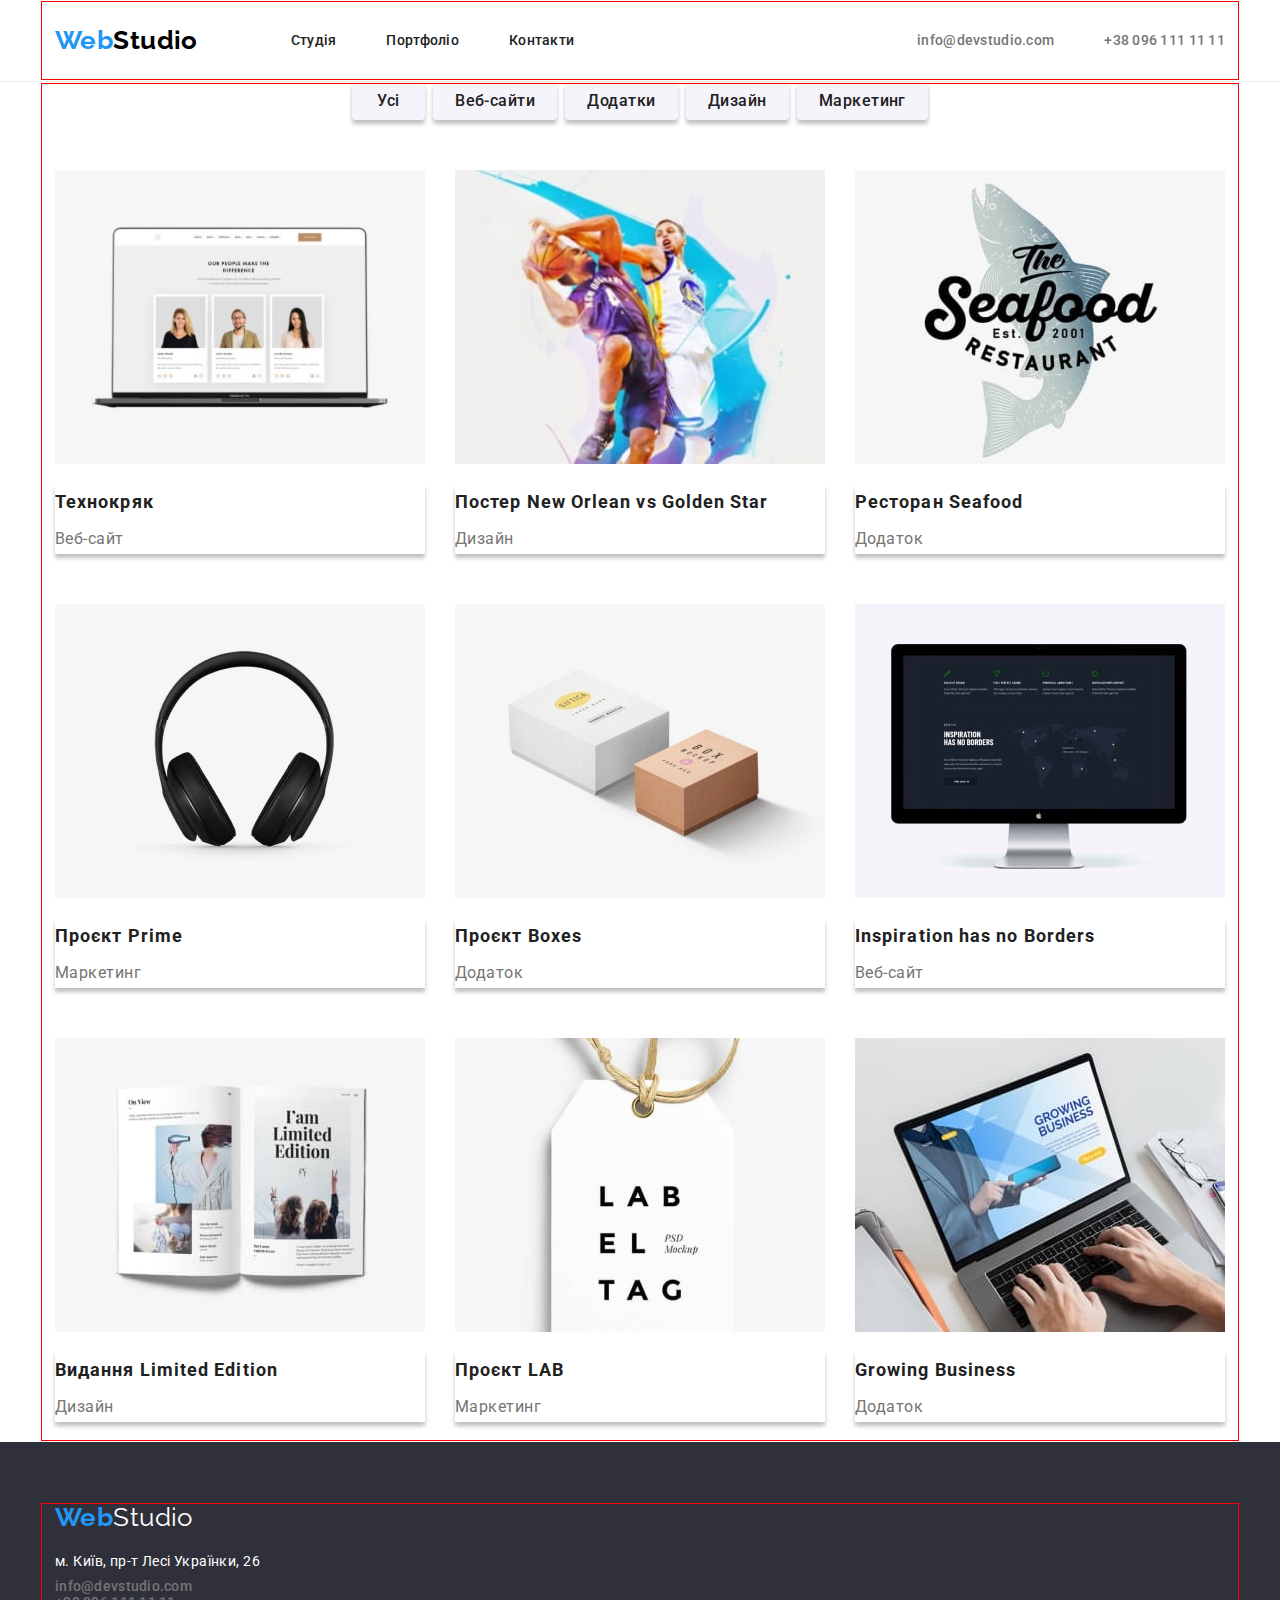
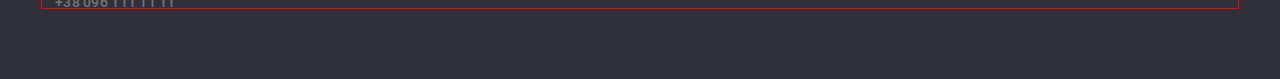
==== commit 55e7a22e: "3 hw" ====
--- a/portfolio.html
+++ b/portfolio.html
@@ -19,17 +19,17 @@
       <!--Main navigation-->
       <div class="container container-header">
       <nav class="container-nav">
-        <a class="notpodcherk " href="./index.html"><span class="logo">Web</span><span class="logo-accent">Studio</span></a>
+        <a class="notpodcherk" href="./index.html"><span class="logo">Web</span><span class="logo-accent">Studio</span></a>
         <!--Links to other pages of the curent site-->
         <ul class="list nav">
-          <li><a class="link current nav" href="">Студія</a></li>
-          <li><a class="link nav" href="./portfolio.html">Портфоліо</a></li>
-          <li><a class="link nav" href="">Контакти</a></li>
+          <li><a class="link-nav" href="./index.html">Студія</a></li>
+          <li><a class="link-nav current" href="./portfolio.html">Портфоліо</a></li>
+          <li><a class="link-nav" href="">Контакти</a></li>
       </ul>
         </nav>
       <ul class="list-сontact nav">
-        <li><a class="link" href="mailto:info@devstudio.com">info@devstudio.com</a></li>
-        <li><a class="link" href="tel:+380961111111">+38 096 111 11 11</a></li>
+        <li><a class="link-navigation" href="mailto:info@devstudio.com">info@devstudio.com</a></li>
+        <li><a class="link-navigation" href="tel:+380961111111">+38 096 111 11 11</a></li>
       </ul>
     </div>
     </header>
@@ -62,9 +62,10 @@
                 alt="три портрети людей"
                 width="370"
               />
+              <div class="gallery-one">
               <h2 class="gallery-title">Технокряк</h2>
               <p class="gallery-text">Веб-сайт</p></a
-            >
+            ></div>
           </li>
           <li>
             <a
@@ -73,6 +74,7 @@
                 alt="два баскетболісти в грі"
                 width="370"
               />
+              <div class="gallery-one">
               <h2 class="gallery-title">Постер New Orlean vs Golden Star</h2>
               <p class="gallery-text">Дизайн</p></a
             >
@@ -83,17 +85,18 @@
                 src="./images/img(9).jpg"
                 alt="напис Сіафуд англійською"
                 width="370"
-              />
+              /><div class="gallery-one">
               <h2 class="gallery-title">Ресторан Seafood</h2>
               <p class="gallery-text">Додаток</p></a
-            >
+            ></div>
           </li>
           <li>
             <a
               ><img src="./images/img(10).jpg" alt="навушники" width="370" />
-              <h2 class="gallery-title">Проєкт Prime</h2>
+              <div class="gallery-one">
+                <h2 class="gallery-title">Проєкт Prime</h2>
               <p class="gallery-text">Маркетинг</p></a
-            >
+            ></div>
           </li>
           <li>
             <a
@@ -102,9 +105,10 @@
                 alt="біла та корричнева коробочки"
                 width="370"
               />
+              <div class="gallery-one">
               <h2 class="gallery-title">Проєкт Boxes</h2>
               <p class="gallery-text">Додаток</p></a
-            >
+            ></div>
           </li>
           <li>
             <a
@@ -113,9 +117,10 @@
                 alt="чорний монітор"
                 width="370"
               />
+              <div class="gallery-one">
               <h2 class="gallery-title">Inspiration has no Borders</h2>
               <p class="gallery-text">Веб-сайт</p></a
-            >
+            ></div>
           </li>
           <li>
             <a
@@ -124,16 +129,18 @@
                 alt="розгорнутий журнал"
                 width="370"
               />
+              <div class="gallery-one">
               <h2 class="gallery-title">Видання Limited Edition</h2>
               <p class="gallery-text">Дизайн</p></a
-            >
+            ></div>
           </li>
           <li>
             <a
               ><img src="./images/img(14).jpg" alt="бірка" width="370" />
-              <h2 class="gallery-title">Проєкт LAB</h2>
+              <div class="gallery-one"> 
+                <h2 class="gallery-title">Проєкт LAB</h2>
               <p class="gallery-text">Маркетинг</p></a
-            >
+            ></div>
           </li>
           <li>
             <a
@@ -142,9 +149,10 @@
                 alt="ноутбук розкритий"
                 width="370"
               />
+              <div class="gallery-one">
               <h2 class="gallery-title">Growing Business</h2>
               <p class="gallery-text">Додаток</p></a
-            >
+            ></div>
           </li>
         </div>
         </ul>
@@ -155,13 +163,9 @@
       <a class="notpodcherk" href="./index.html"><span class="logo">Web</span><span class="accent">Studio</span></a>
         <address class="communication">
         <p class="location">м. Київ, пр-т Лесі Українки, 26</p>
-        <ul class="list-сontact">
-            <li class="link-contact">
-            <a class="link cellar mail" href="mailto:info@devstudio.com">info@devstudio.com</a>
-         </li>
-          <li>
-            <a class="link cellar" href="tel:+380961111111">+38 096 111 11 11</a>
-          </li>
+        <ul class="list-сontaction">
+          <li><a class="link-navigation lover" href="mailto:info@devstudio.com">info@devstudio.com</a></li>
+          <li><a class="link-navigation lover" href="tel:+380961111111">+38 096 111 11 11</a></li>
         </ul>
       </address>
       </div>
--- a/css/style.css
+++ b/css/style.css
@@ -9,12 +9,10 @@
   --color-logo-accent: #000000;
 }
 body {
-  background-color: var(--secondary-text-color);
   color: var(--primary-text-color);
   font-family: Roboto, Tahoma, Verdana, sans-serif;
   font-size: 14px;
   letter-spacing: 0.03em;
-  margin: 0 auto;
 }
 p,
 h1,
@@ -30,8 +28,14 @@
     padding-left: 0;
     list-style: none;
 }
+a {text-decoration: none;
+}
 img { 
     display: block;
+}
+.section {
+  padding-bottom: 94px;
+  padding-top: 94px;
 }
 .visually-hidden {
     position: absolute;
@@ -69,16 +73,6 @@
 .list-сontact.nav {
   display: flex;
 }
-
-.list,
-.filter,
-.gallery,
-.section-list,
-.list-сontact .link {
-  list-style: none;
-  padding: 0;
-  margin: 0;
-}
 .list.nav {
   display: flex;
 align-items: center;
@@ -89,31 +83,34 @@
   gap: 50px;
   margin-left: auto;
 }
-.list .link.current {
+
+.link-navigation.current {
   color: var(--color-accent);
 }
-.list .link {
+.link-nav {
+  display: flex;
   color: var(--primary-text-color);
   font-weight: 500;
-  font-size: 14px;
   line-height: 1.17;
   letter-spacing: 0.02em;
-  text-decoration: none;
-}
-.list .link:hover,
-.list .link:focus {
+  padding: 32px 0;
+  cursor: pointer;
+}
+.link-nav:hover,
+.link-nav:focus {
   color: var(--color-accent);
 }
-.list-сontact .link {
+.link-navigation {
   color: var(--minor-text-color);
   font-size: 14px;
   line-height: 1.17;
   letter-spacing: 0.02em;
   font-weight: 500;
   text-decoration: none;
-}
-.list-сontact .link:hover,
-.list-сontact .link:focus {
+  padding: 32px 0;
+}
+.link-navigation:hover,
+.link-navigation:focus {
   color: var(--color-accent);
 }
 /* logo*/
@@ -143,13 +140,11 @@
 .slogan {
   background-color: var(--dark-bacground-color);
   color: var(--minor-text-color);
-  display: flex;
   padding-top: 200px;
   padding-bottom: 200px;
 }
 .slogan-text {
-  margin-top: 0;
-  margin-bottom: 0px;
+  
   color: var(--secondary-text-color);
   font-weight: 900;
   font-size: 44px;
@@ -157,18 +152,14 @@
   letter-spacing: 0.06em;
   text-align: center;
   text-transform: uppercase;
-}
-.section {
-  padding-bottom: 94px;
-  padding-top: 94px;
+  width: 696px;
+  padding: 0 auto;
 }
 .container-advantages {
   display: flex;
-  align-items: flex-start;
-}
-.section-list {
-  display: flex;
-  align-items: center;
+}
+.section.work {
+  padding-top: 0;
 }
 .container-work{
   display: flex;
@@ -178,10 +169,27 @@
 .title {
   margin-bottom: 50px;
 }
+.section.team {
+  background-color: #f5f4fa;
+}
 .container-team {
   display: flex;
   align-items: center;
 gap: 30px;
+}
+.team-member {
+  width: 270px;
+  box-shadow: 0px 4px 4px rgba(0, 0, 0, 0.25)
+}
+.name-member {
+  margin-top: 50px;
+  padding-bottom: 30px;
+}
+.name-team {
+  margin-bottom: 10px;
+}
+.action{ 
+  box-shadow:0px 4px 4px rgba(0, 0, 0, 0.25);
 }
 /* --------------portfolio-------------- */
 .container-button {
@@ -189,14 +197,18 @@
   align-items: center;
   justify-content: center;
   gap: 8px;
-  padding-bottom: 16px;
-  margin-bottom: 34px;
+  margin-bottom: 50px;
 }
 .gallery {
   display: flex;
   align-items: center;
   flex-wrap: wrap;
   gap: 30px;
+}
+.gallery-one {
+background-color: var(--secondary-text-color)
+border: 1px solid #EEEEEE;
+box-shadow: 0px 4px 4px rgba(0, 0, 0, 0.25);
 }
 .gallery-title {
   margin-bottom: 4px;
@@ -216,10 +228,10 @@
   text-align: center;
   font-weight: 700;
   border-radius: 4px;
+  border: none;
   padding: 10px 32px;
   display: block;
   min-width: 216px;
-  text-align: center;
   box-shadow: 0px 4px 4px rgba(0, 0, 0, 0.15);
   margin: 30px auto 0;
 }
@@ -234,11 +246,11 @@
   letter-spacing: 0.03em;
   line-height: 1.62;
   text-align: center;
+  box-shadow: 0px 4px 4px rgba(0, 0, 0, 0.25);
   border-radius: 4px;
   padding: 6px 22px;
   display: inline-block;
   min-width: 73px;
-  text-align: center;
 }
 .button-secondary.all {
   padding: 6px 25px;
@@ -266,8 +278,6 @@
 .title.hidden {
   display: none;
 }
-
-
 .section-text,
 .gallery-text {
   color: var(--minor-text-color);
@@ -297,7 +307,7 @@
 .section.team {
   text-align: center;
 }
-.name.team {
+.name-team {
   font-size: 16px;
   font-weight: 500;
   line-height: 1.17;
@@ -315,16 +325,11 @@
 .cellar {
   background-color: var(--dark-bacground-color);
   color: var(--secondary-text-color);
-  font-size: 14px;
-  line-height: 1.71;
-  letter-spacing: 0.03em;
-  font-weight: 400;
-  padding: 60px;
+  padding: 60px 0;
 }
 .cellar .link {
   color: rgba(117, 117, 117, 1);
   text-align: left;
-  font-weight: 400;
 }
 .cellar .accent {
   color: #ffffff;
@@ -334,19 +339,13 @@
 }
 .communication {
   font-style: normal;
-  
-}
-.link.cellar {
-  display: block;
-}
-.list-сontact {
+  }
+
+.list-сontaction {
   margin-bottom: 9px;
 }
 .location {
-  margin-bottom: 20px;
-}
-.link.mail {
-  margin-bottom: 20px;
+  margin-bottom: 9px;
 }
 .container-brand>.notpodcherk {
   margin-bottom: 20px;
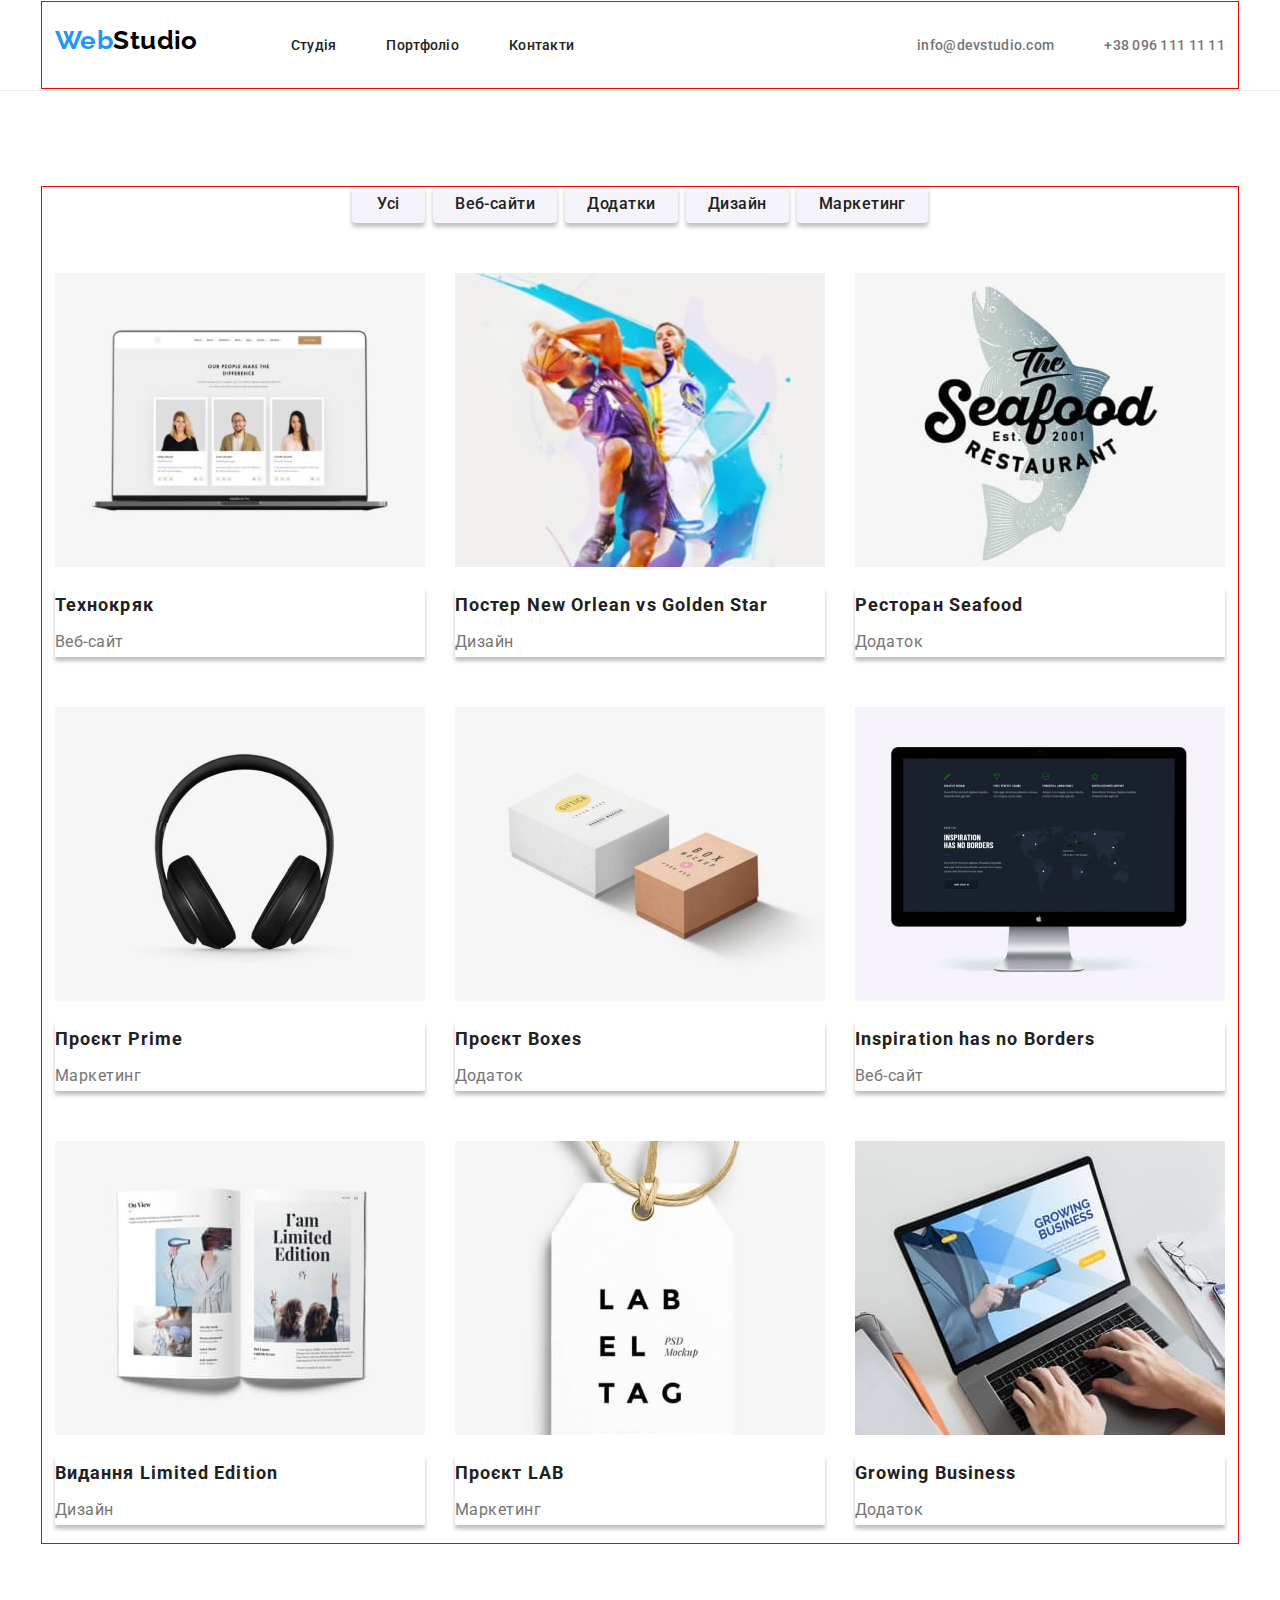
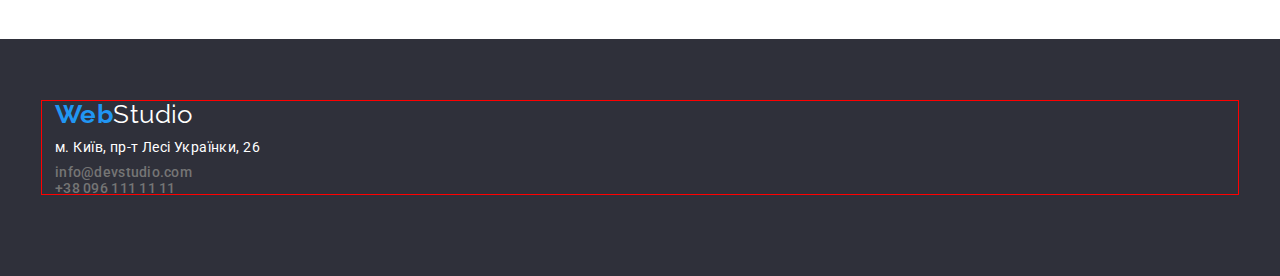
==== commit 29d607f1: "last" ====
--- a/portfolio.html
+++ b/portfolio.html
@@ -35,7 +35,7 @@
     </header>
     <!--unique content of curent page-->
     <main>
-      <section class="main-section">
+      <section class=" section main-section">
         <div class="container">
         <h2 class="title hidden">Наші роботи</h2>
         <ul class="filter container-button"">
--- a/css/style.css
+++ b/css/style.css
@@ -123,6 +123,7 @@
 .notpodcherk {
   text-decoration: none;
   display: block;
+  margin-bottom: 9px;
 }
 .container-nav>.notpodcherk {
   margin-right: 93px;
@@ -153,7 +154,7 @@
   text-align: center;
   text-transform: uppercase;
   width: 696px;
-  padding: 0 auto;
+  margin: 0 auto;
 }
 .container-advantages {
   display: flex;
@@ -340,13 +341,21 @@
 .communication {
   font-style: normal;
   }
+.link-navigation.lover {
+  padding: 0;
+  display: block;
+}
+.communication-item:not(:last-child) {
+  margin-bottom: 9px;
+}
 
-.list-сontaction {
-  margin-bottom: 9px;
-}
+/* .communication-item:last-child {
+  margin-bottom: 0;
+} */
 .location {
   margin-bottom: 9px;
 }
-.container-brand>.notpodcherk {
+
+.container.container-brand  {
   margin-bottom: 20px;
 }
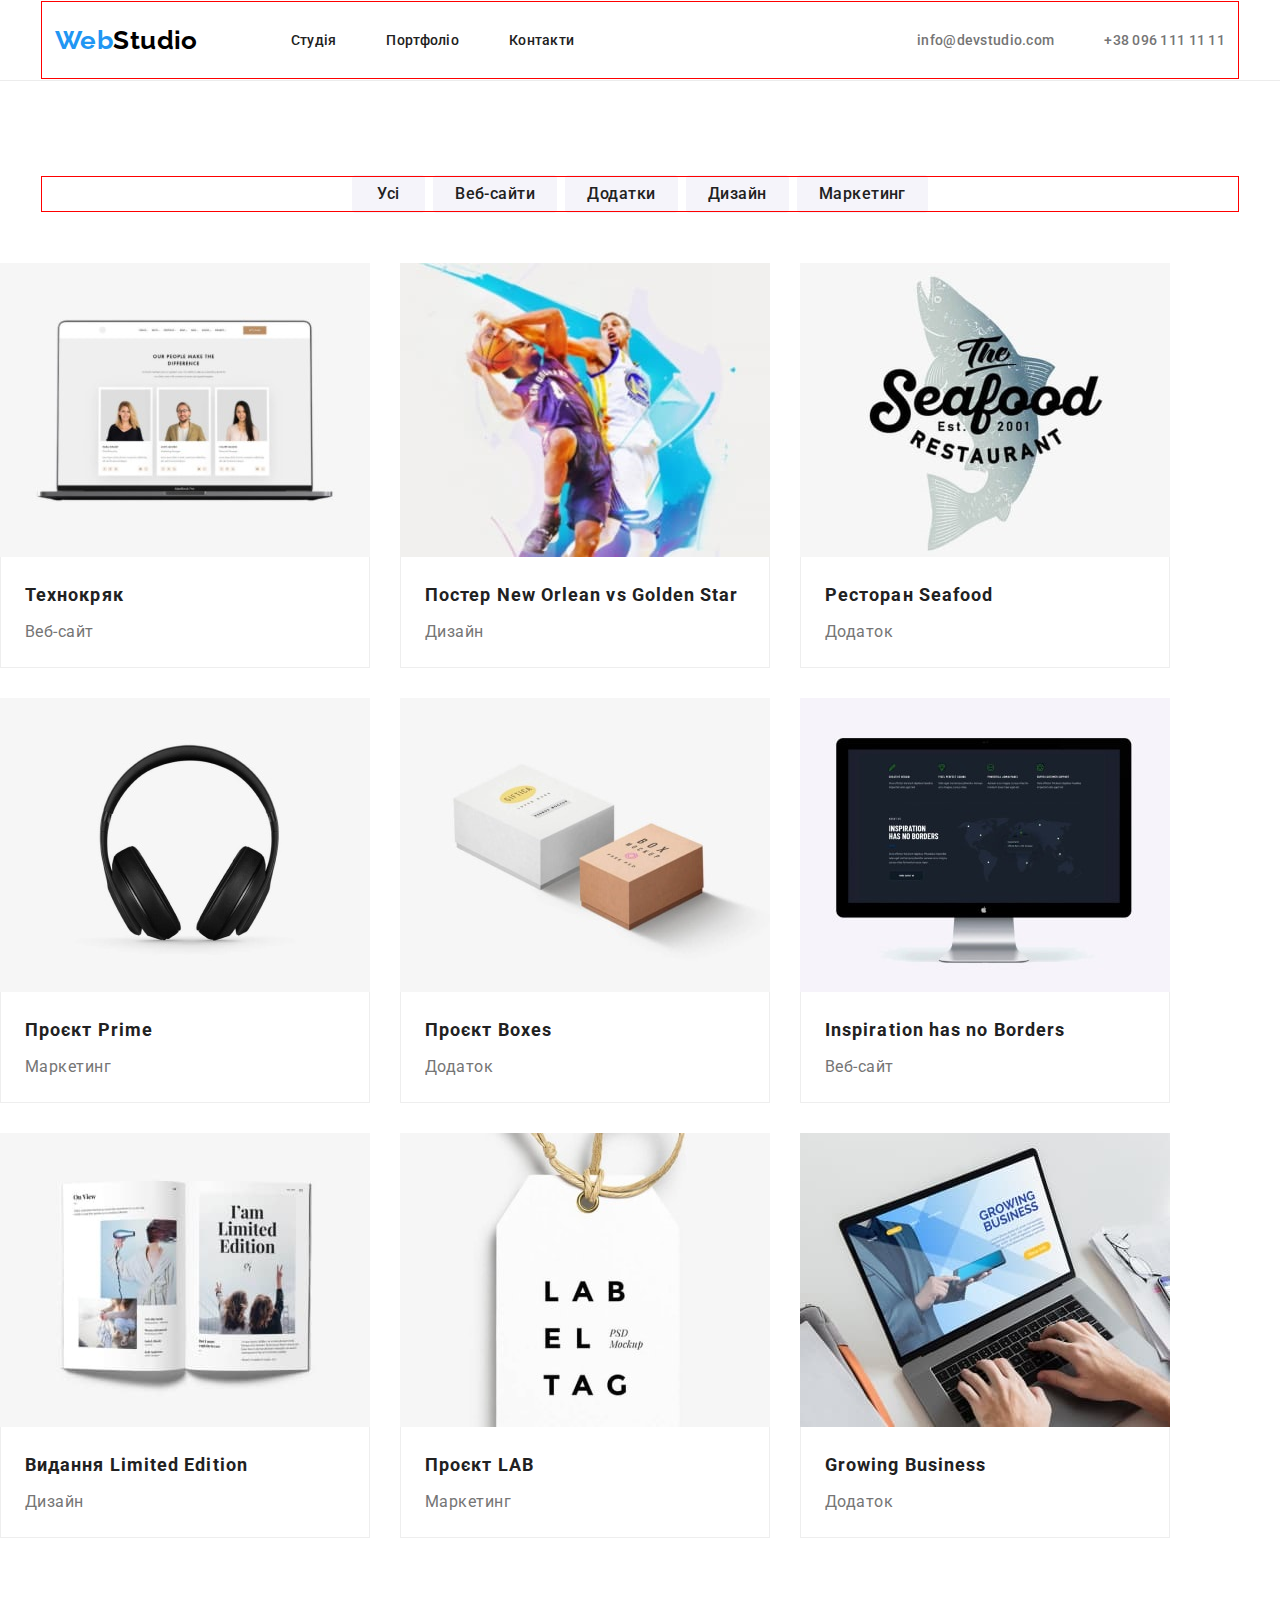
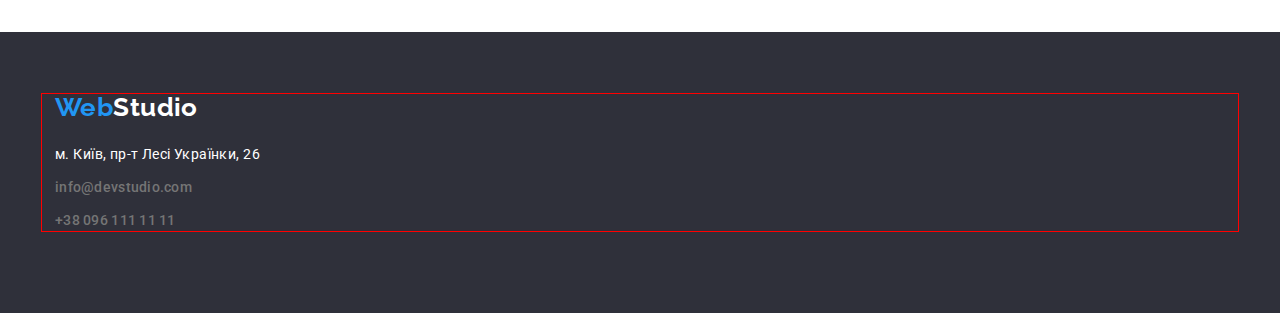
==== commit 473f9065: "all ready" ====
--- a/portfolio.html
+++ b/portfolio.html
@@ -18,27 +18,37 @@
     <header class="header">
       <!--Main navigation-->
       <div class="container container-header">
-      <nav class="container-nav">
-        <a class="notpodcherk" href="./index.html"><span class="logo">Web</span><span class="logo-accent">Studio</span></a>
-        <!--Links to other pages of the curent site-->
-        <ul class="list nav">
-          <li><a class="link-nav" href="./index.html">Студія</a></li>
-          <li><a class="link-nav current" href="./portfolio.html">Портфоліо</a></li>
-          <li><a class="link-nav" href="">Контакти</a></li>
-      </ul>
+        <nav class="container-nav">
+          <a class="logo header-logo" href="./index.html"
+            ><span>Web</span
+            ><span class="logo-accent">Studio</span></a
+          >
+          <!--Links to other pages of the curent site-->
+          <ul class="list nav">
+            <li><a class="link-nav current" href="./index.html">Студія</a></li>
+            <li><a class="link-nav" href="./portfolio.html">Портфоліо</a></li>
+            <li><a class="link-nav" href="">Контакти</a></li>
+          </ul>
         </nav>
-      <ul class="list-сontact nav">
-        <li><a class="link-navigation" href="mailto:info@devstudio.com">info@devstudio.com</a></li>
-        <li><a class="link-navigation" href="tel:+380961111111">+38 096 111 11 11</a></li>
-      </ul>
-    </div>
+        <ul class="list-сontact nav">
+          <li>
+            <a class="link-navigation" href="mailto:info@devstudio.com"
+              >info@devstudio.com</a
+            >
+          </li>
+          <li>
+            <a class="link-navigation" href="tel:+380961111111"
+              >+38 096 111 11 11</a>
+          </li>
+        </ul>
+      </div>
     </header>
     <!--unique content of curent page-->
     <main>
       <section class=" section main-section">
         <div class="container">
         <h2 class="title hidden">Наші роботи</h2>
-        <ul class="filter container-button"">
+        <ul class="filter container-button">
           <li><button class="button-secondary all" type="button">Усі</button></li>
           <li>
             <button class="button-secondary" type="button">Веб-сайти</button>
@@ -52,8 +62,8 @@
           <li>
             <button class="button-secondary" type="button">Маркетинг</button>
           </li>
-        
         </ul>
+        </div>
         <ul class="gallery">
           <li>
             <a
@@ -64,20 +74,21 @@
               />
               <div class="gallery-one">
               <h2 class="gallery-title">Технокряк</h2>
-              <p class="gallery-text">Веб-сайт</p></a
-            ></div>
+              <p class="gallery-text">Веб-сайт</p>
+            </div>
+            </a>
           </li>
           <li>
-            <a
-              ><img
+            <a><img
                 src="./images/img(8).jpg"
                 alt="два баскетболісти в грі"
                 width="370"
               />
               <div class="gallery-one">
               <h2 class="gallery-title">Постер New Orlean vs Golden Star</h2>
-              <p class="gallery-text">Дизайн</p></a
-            >
+              <p class="gallery-text">Дизайн</p>
+            </div>
+            </a>
           </li>
           <li>
             <a
@@ -85,18 +96,21 @@
                 src="./images/img(9).jpg"
                 alt="напис Сіафуд англійською"
                 width="370"
-              /><div class="gallery-one">
+              />
+              <div class="gallery-one">
               <h2 class="gallery-title">Ресторан Seafood</h2>
-              <p class="gallery-text">Додаток</p></a
-            ></div>
+              <p class="gallery-text">Додаток</p>
+            </div>
+          </a>
           </li>
           <li>
             <a
               ><img src="./images/img(10).jpg" alt="навушники" width="370" />
               <div class="gallery-one">
                 <h2 class="gallery-title">Проєкт Prime</h2>
-              <p class="gallery-text">Маркетинг</p></a
-            ></div>
+              <p class="gallery-text">Маркетинг</p>
+            </div>
+            </a>
           </li>
           <li>
             <a
@@ -107,8 +121,9 @@
               />
               <div class="gallery-one">
               <h2 class="gallery-title">Проєкт Boxes</h2>
-              <p class="gallery-text">Додаток</p></a
-            ></div>
+              <p class="gallery-text">Додаток</p>
+            </div>
+            </a>
           </li>
           <li>
             <a
@@ -119,55 +134,62 @@
               />
               <div class="gallery-one">
               <h2 class="gallery-title">Inspiration has no Borders</h2>
-              <p class="gallery-text">Веб-сайт</p></a
-            ></div>
+              <p class="gallery-text">Веб-сайт</p>
+            </div>
+            </a>
           </li>
           <li>
             <a
               ><img
                 src="./images/img(13).jpg"
                 alt="розгорнутий журнал"
-                width="370"
-              />
+                width="370"/>
               <div class="gallery-one">
               <h2 class="gallery-title">Видання Limited Edition</h2>
-              <p class="gallery-text">Дизайн</p></a
-            ></div>
+              <p class="gallery-text">Дизайн</p>
+            </div>
+            </a>
           </li>
           <li>
-            <a
-              ><img src="./images/img(14).jpg" alt="бірка" width="370" />
+            <a><img src="./images/img(14).jpg" alt="бірка" width="370" />
               <div class="gallery-one"> 
                 <h2 class="gallery-title">Проєкт LAB</h2>
-              <p class="gallery-text">Маркетинг</p></a
-            ></div>
+              <p class="gallery-text">Маркетинг</p>
+            </div>
+            </a>
           </li>
           <li>
-            <a
-              ><img
+            <a><img
                 src="./images/img(15).jpg"
                 alt="ноутбук розкритий"
                 width="370"
-              />
+                />
               <div class="gallery-one">
               <h2 class="gallery-title">Growing Business</h2>
-              <p class="gallery-text">Додаток</p></a
-            ></div>
+              <p class="gallery-text">Додаток</p>
+            </div> 
+          </a>
           </li>
-        </div>
         </ul>
       </section>
     </main>
     <footer class="cellar">
       <div class="container container-brand">
-      <a class="notpodcherk" href="./index.html"><span class="logo">Web</span><span class="accent">Studio</span></a>
+        <a class="logo logo-footer" href="./index.html"
+          ><span>Web</span><span class="logo-light">Studio</span></a>
         <address class="communication">
-        <p class="location">м. Київ, пр-т Лесі Українки, 26</p>
-        <ul class="list-сontaction">
-          <li><a class="link-navigation lover" href="mailto:info@devstudio.com">info@devstudio.com</a></li>
-          <li><a class="link-navigation lover" href="tel:+380961111111">+38 096 111 11 11</a></li>
-        </ul>
-      </address>
+          <p class="location">м. Київ, пр-т Лесі Українки, 26</p>
+          <ul class="list-сontaction">
+            <li class="communication-item">
+              <a class="link-navigation lover" href="mailto:info@devstudio.com"
+                >info@devstudio.com</a>
+            </li>
+            <li class="communication-item">
+              <a class="link-navigation lover" href="tel:+380961111111"
+                >+38 096 111 11 11</a>
+            </li>
+          </ul>
+        </address>
       </div>
     </footer>
   </body>
--- a/css/style.css
+++ b/css/style.css
@@ -83,7 +83,6 @@
   gap: 50px;
   margin-left: auto;
 }
-
 .link-navigation.current {
   color: var(--color-accent);
 }
@@ -119,24 +118,21 @@
   font-family: Raleway, sans-serif;
   font-size: 26px;
   line-height: 1.19;
-}
-.notpodcherk {
-  text-decoration: none;
-  display: block;
-  margin-bottom: 9px;
-}
-.container-nav>.notpodcherk {
-  margin-right: 93px;
-  padding-top: 25px;
-  padding-bottom: 25px;
-}
-.logo {
   color: var(--color-accent);
   font-weight: 700;
 }
+.header-logo {
+  margin-right: 93px;
+} 
+.logo-footer{
+  display: block;
+  margin-bottom: 20px;
+}
 .logo-accent {
   color: var(--color-logo-accent);
-  font-weight: 700;
+}
+.logo-light {
+  color: #ffffff;
 }
 .slogan {
   background-color: var(--dark-bacground-color);
@@ -145,7 +141,6 @@
   padding-bottom: 200px;
 }
 .slogan-text {
-  
   color: var(--secondary-text-color);
   font-weight: 900;
   font-size: 44px;
@@ -158,6 +153,10 @@
 }
 .container-advantages {
   display: flex;
+  gap: 30px;
+}
+.advantages {
+  width: 270px;
 }
 .section.work {
   padding-top: 0;
@@ -180,10 +179,11 @@
 }
 .team-member {
   width: 270px;
+  background-color: #FFFFFF;
   box-shadow: 0px 4px 4px rgba(0, 0, 0, 0.25)
 }
 .name-member {
-  margin-top: 50px;
+  padding-top: 30px;
   padding-bottom: 30px;
 }
 .name-team {
@@ -207,16 +207,9 @@
   gap: 30px;
 }
 .gallery-one {
-background-color: var(--secondary-text-color)
 border: 1px solid #EEEEEE;
-box-shadow: 0px 4px 4px rgba(0, 0, 0, 0.25);
-}
-.gallery-title {
-  margin-bottom: 4px;
-  margin-top: 20px;
-}
-.gallery-text {
-  margin-bottom: 20px;
+border-top: none;
+padding: 20px 24px;
 }
 .button.primary {
   background-color: var(--color-accent);
@@ -247,7 +240,6 @@
   letter-spacing: 0.03em;
   line-height: 1.62;
   text-align: center;
-  box-shadow: 0px 4px 4px rgba(0, 0, 0, 0.25);
   border-radius: 4px;
   padding: 6px 22px;
   display: inline-block;
@@ -263,11 +255,6 @@
   box-shadow: 0px 3px 1px rgba(0, 0, 0, 0.1), 0px 1px 2px rgba(0, 0, 0, 0.08),
     0px 2px 2px rgba(0, 0, 0, 0.12);
 }
-.central-block {
-  background-color: var(--dark-bacground-color);
-  width: 1400px;
-  text-align: center;
-}
 .section .title {
   margin-top: 0px;
   margin-bottom: 50px;
@@ -288,6 +275,7 @@
   font-weight: 700;
   line-height: 2;
   letter-spacing: 0.06em;
+  margin-bottom: 4px;
 }
 .gallery-text {
   font-size: 16px;
@@ -331,31 +319,22 @@
 .cellar .link {
   color: rgba(117, 117, 117, 1);
   text-align: left;
-}
-.cellar .accent {
-  color: #ffffff;
-  font-family: Raleway, sans-serif;
-  font-size: 26px;
-  line-height: 1.19;
 }
 .communication {
   font-style: normal;
   }
 .link-navigation.lover {
   padding: 0;
+  line-height: 1.71;
   display: block;
 }
 .communication-item:not(:last-child) {
   margin-bottom: 9px;
 }
-
-/* .communication-item:last-child {
-  margin-bottom: 0;
-} */
 .location {
   margin-bottom: 9px;
-}
-
+  line-height: 1.71;
+}
 .container.container-brand  {
   margin-bottom: 20px;
 }
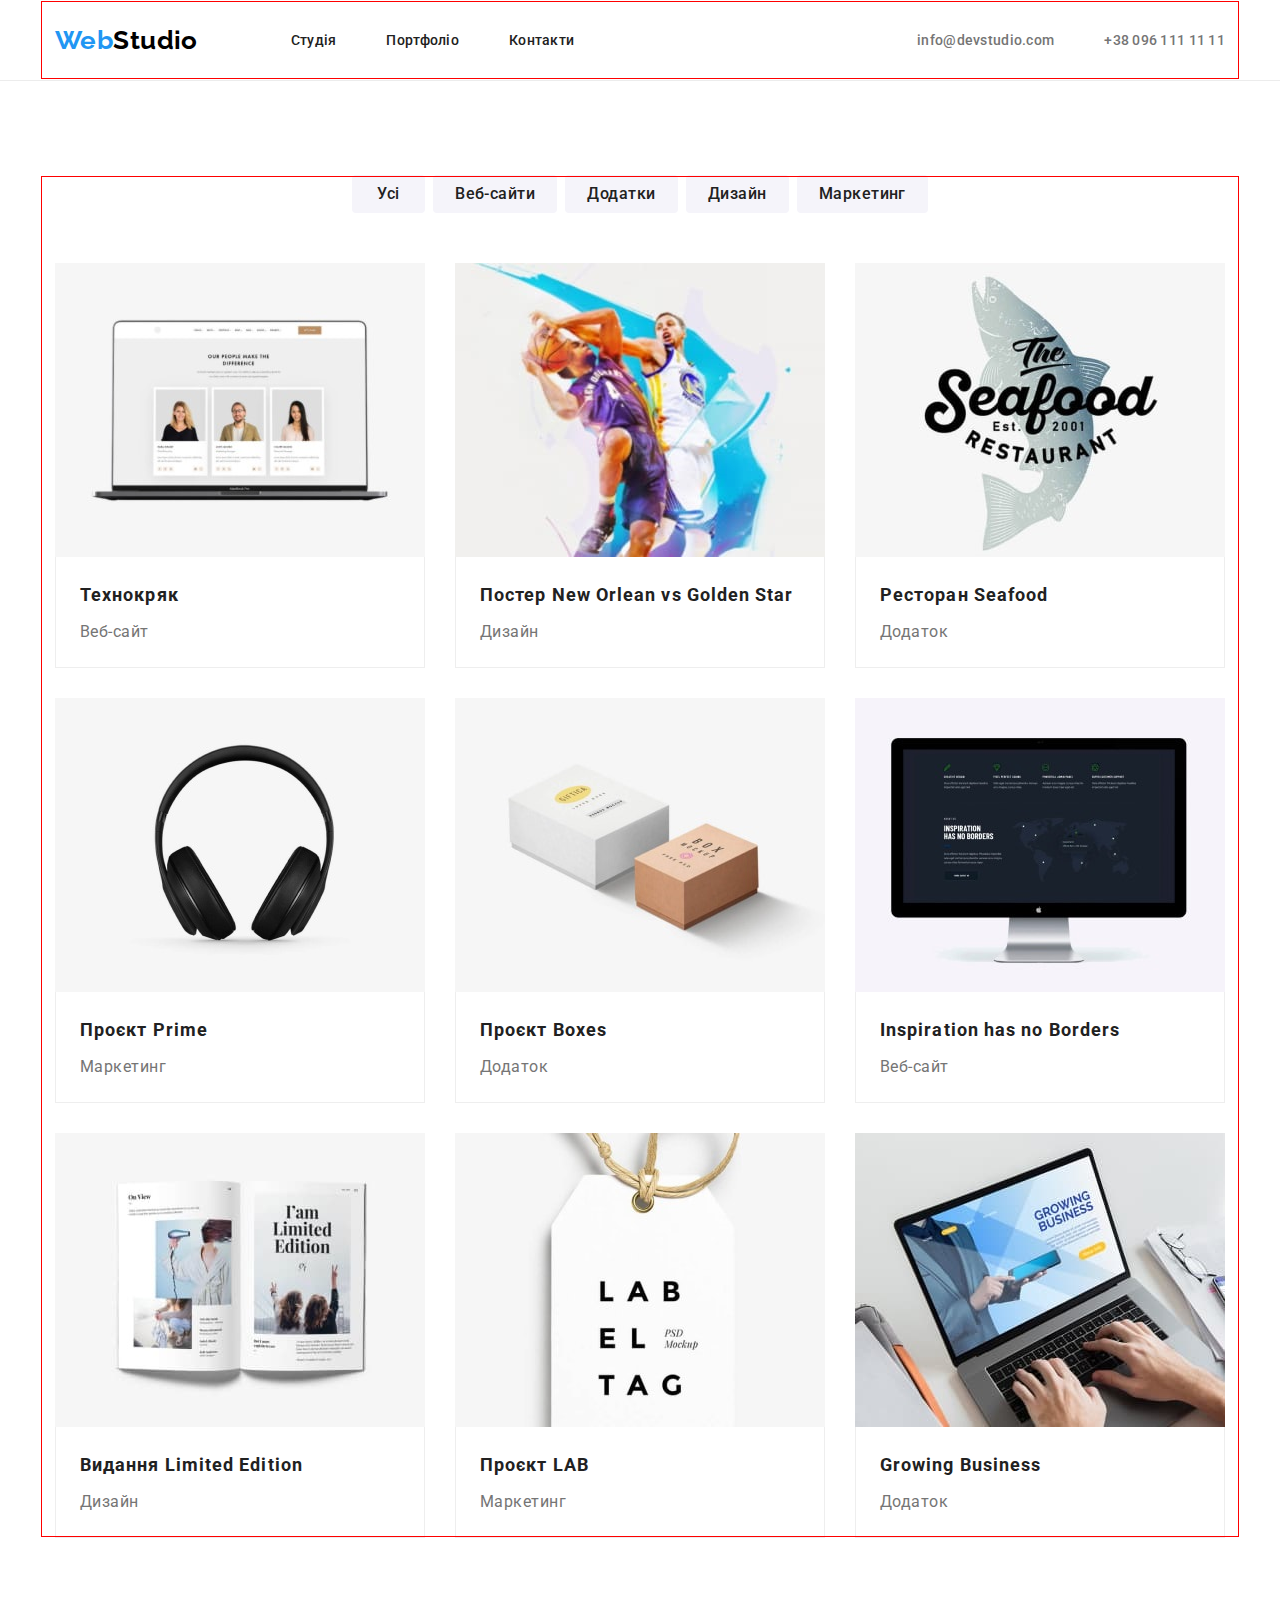
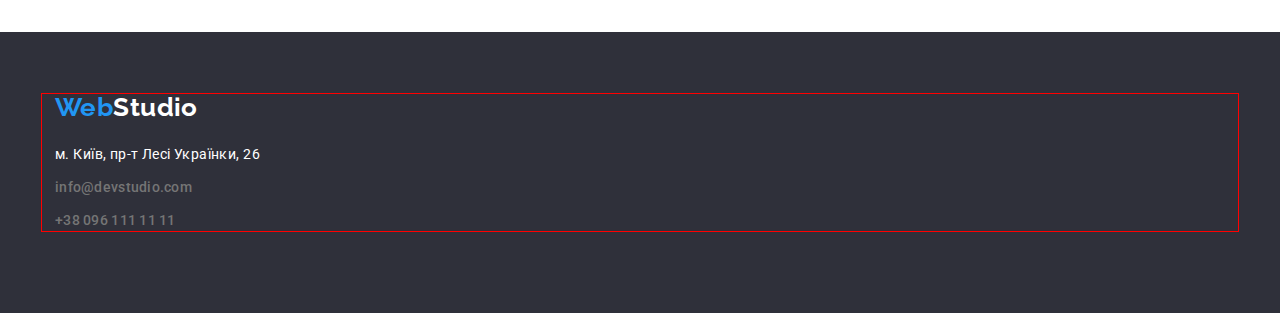
==== commit c57b034f: "after change" ====
--- a/portfolio.html
+++ b/portfolio.html
@@ -63,7 +63,6 @@
             <button class="button-secondary" type="button">Маркетинг</button>
           </li>
         </ul>
-        </div>
         <ul class="gallery">
           <li>
             <a
@@ -171,6 +170,7 @@
           </a>
           </li>
         </ul>
+      </div>
       </section>
     </main>
     <footer class="cellar">
